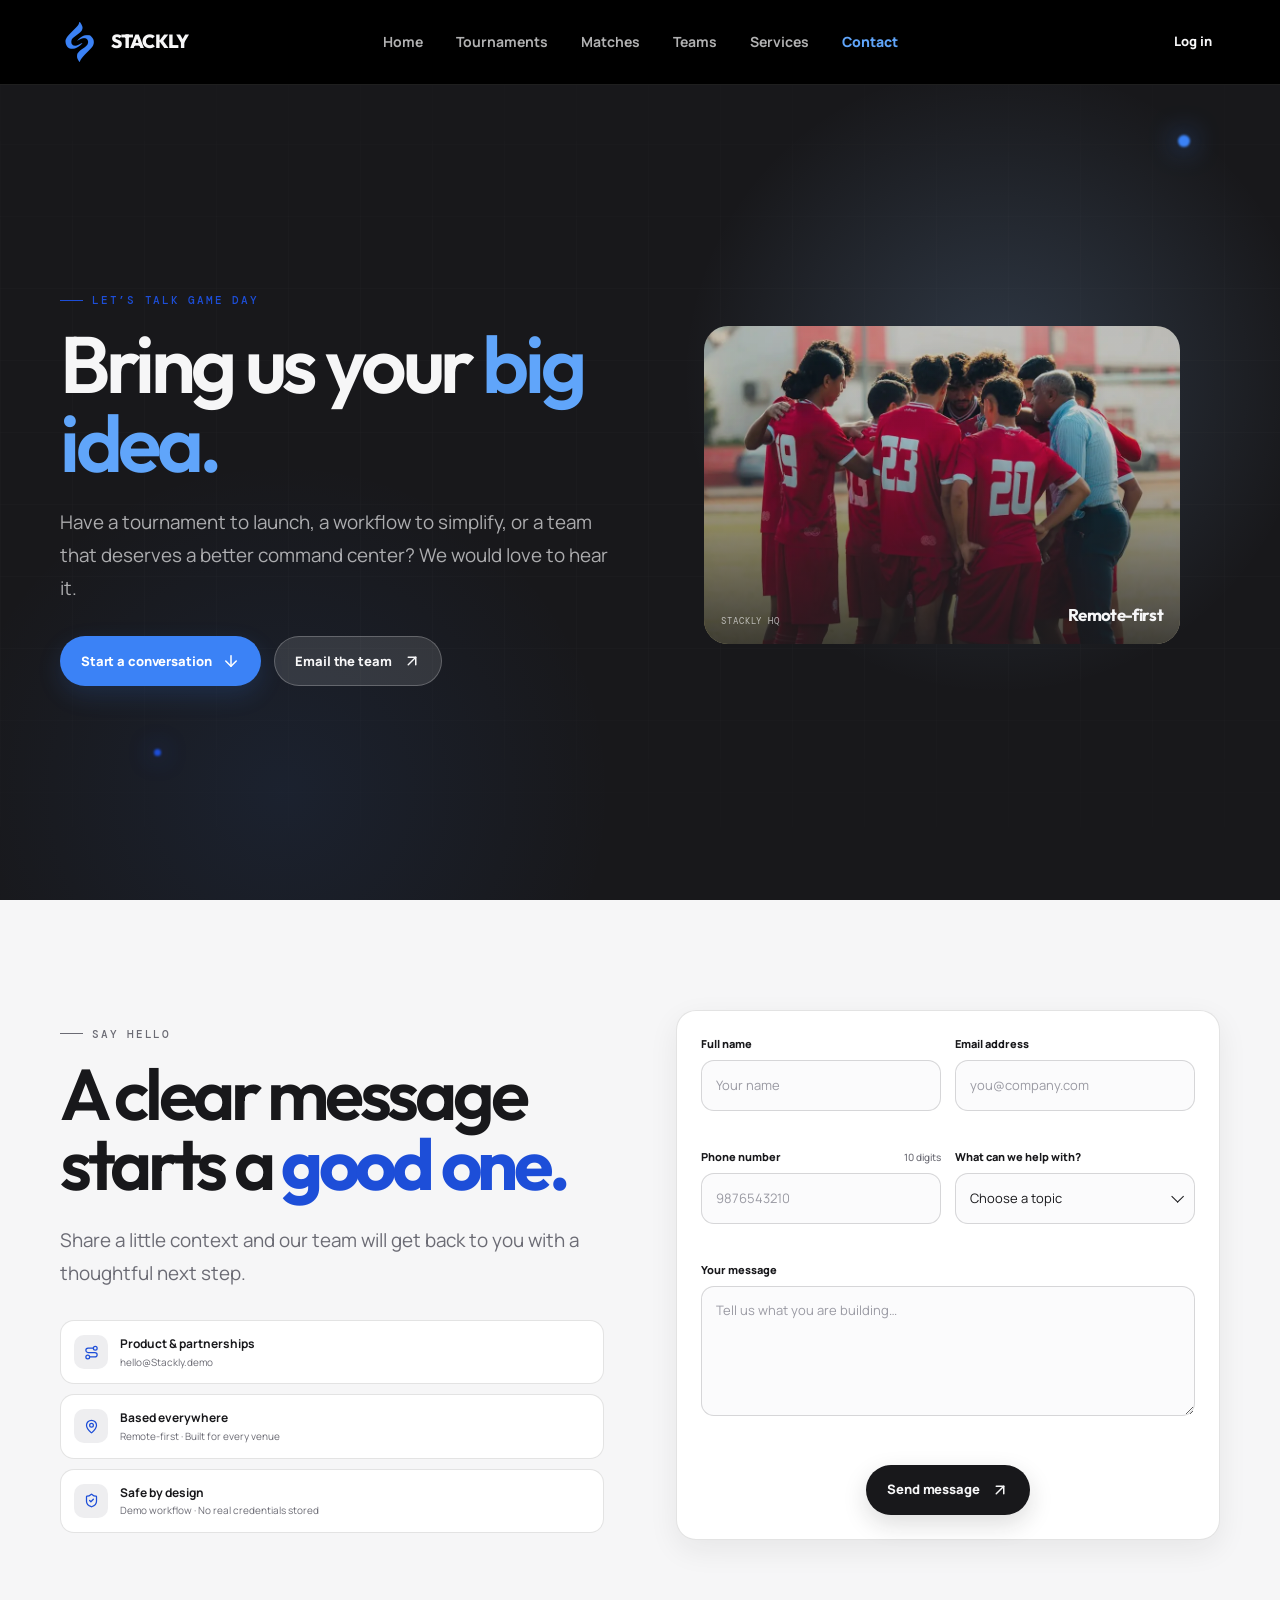
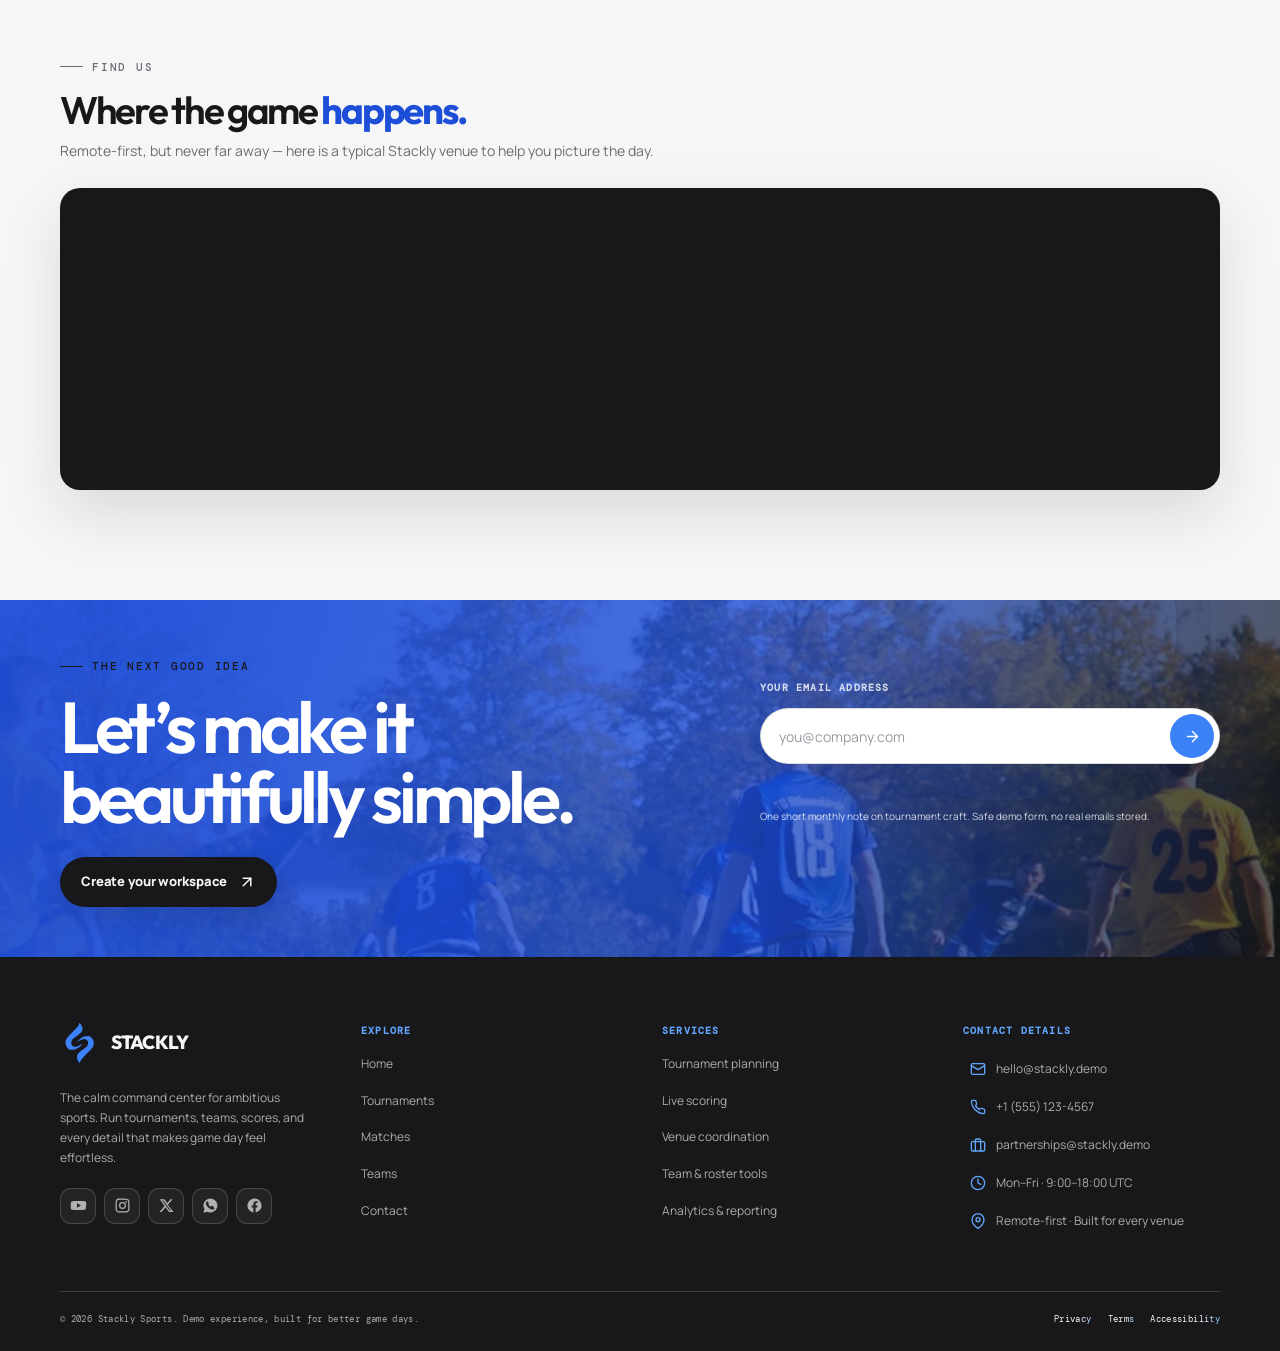
==== contact.html @ a802ae5c "second commit" ====
<!DOCTYPE html>
<html lang="en">
<head>
  <meta charset="utf-8">
  <meta name="viewport" content="width=device-width, initial-scale=1">
  <meta name="theme-color" content="#071c22">
  <meta name="description" content="Talk to Stackly about tournament operations, team workflows, and a calmer game day.">
  <title>Contact — Stackly Sports</title>
  <link rel="icon" type="image/webp" href="stackly-logo-icon.webp">
  <link rel="preconnect" href="https://fonts.googleapis.com">
  <link rel="stylesheet" href="stackly-sports/assets/css/site.css">
  <script src="stackly-sports/assets/js/site.js" defer></script>
</head>
<body data-page="contact" data-header="dark">
  <a class="skip-link" href="#main-content">Skip to content</a>
  <div data-site-header></div>
  <main id="main-content">
    <section class="hero hero--page" aria-labelledby="contact-title">
      <div class="orb orb--accent"></div><div class="orb orb--accent-strong"></div>
      <div class="container hero-inner">
        <div class="page-hero-copy reveal is-visible"><p class="eyebrow">Let’s talk game day</p><h1 class="h1" id="contact-title">Bring us your <em>big idea.</em></h1><p class="lead">Have a tournament to launch, a workflow to simplify, or a team that deserves a better command center? We would love to hear it.</p><div class="hero-actions"><a class="button button--accent" href="#contact-form-section">Start a conversation <span><svg viewBox="0 0 24 24" fill="none" stroke="currentColor" stroke-width="2" stroke-linecap="round" stroke-linejoin="round" width="1em" height="1em" aria-hidden="true" focusable="false"><path d="M12 5v14"/><path d="m19 12-7 7-7-7"/></svg></span></a><a class="button button--light" href="mailto:hello@stackly.demo">Email the team <span><svg viewBox="0 0 24 24" fill="none" stroke="currentColor" stroke-width="2" stroke-linecap="round" stroke-linejoin="round" width="1em" height="1em" aria-hidden="true" focusable="false"><path d="M7 7h10v10"/><path d="M7 17 17 7"/></svg></span></a></div></div>
        <aside class="page-hero-aside reveal reveal-delay-2"><figure class="page-hero-media"><img src="stackly-sports/assets/img/contact-team.webp" alt="A team gathered around a table planning the next tournament" width="1000" height="800" fetchpriority="high"><figcaption><span>Stackly HQ</span><strong>Remote-first</strong></figcaption></figure></aside>
      </div>
    </section>

    <section class="section" id="contact-form-section" aria-labelledby="form-title"><div class="container split"><div class="reveal"><p class="eyebrow eyebrow--dark">Say hello</p><h2 class="h2" id="form-title">A clear message starts a <span class="marquee-word">good one.</span></h2><p class="lead">Share a little context and our team will get back to you with a thoughtful next step.</p><div class="contact-details mt-30"><div class="contact-detail"><i><svg viewBox="0 0 24 24" fill="none" stroke="currentColor" stroke-width="2" stroke-linecap="round" stroke-linejoin="round" width="1em" height="1em" aria-hidden="true" focusable="false"><circle cx="6" cy="19" r="3"/><path d="M9 19h8.5a3.5 3.5 0 0 0 0-7h-11a3.5 3.5 0 0 1 0-7H15"/><circle cx="18" cy="5" r="3"/></svg></i><div><strong>Product &amp; partnerships</strong><span>hello@Stackly.demo</span></div></div><div class="contact-detail"><i><svg viewBox="0 0 24 24" fill="none" stroke="currentColor" stroke-width="2" stroke-linecap="round" stroke-linejoin="round" width="1em" height="1em" aria-hidden="true" focusable="false"><path d="M20 10c0 4.993-5.539 10.193-7.399 11.799a1 1 0 0 1-1.202 0C9.539 20.193 4 14.993 4 10a8 8 0 0 1 16 0"/><circle cx="12" cy="10" r="3"/></svg></i><div><strong>Based everywhere</strong><span>Remote-first · Built for every venue</span></div></div><div class="contact-detail"><i><svg viewBox="0 0 24 24" fill="none" stroke="currentColor" stroke-width="2" stroke-linecap="round" stroke-linejoin="round" width="1em" height="1em" aria-hidden="true" focusable="false"><path d="M20 13c0 5-3.5 7.5-7.66 8.95a1 1 0 0 1-.67-.01C7.5 20.5 4 18 4 13V6a1 1 0 0 1 1-1c2 0 4.5-1.2 6.24-2.72a1.17 1.17 0 0 1 1.52 0C14.51 3.81 17 5 19 5a1 1 0 0 1 1 1z"/><path d="m9 12 2 2 4-4"/></svg></i><div><strong>Safe by design</strong><span>Demo workflow · No real credentials stored</span></div></div></div></div>
        <div class="form-card reveal reveal-delay-1"><div class="form-success" role="status" aria-live="polite">Thanks — your message is in the right hands.</div><form id="contact-form" novalidate><div class="form-grid"><div class="form-group"><label class="form-label" for="contact-name">Full name</label><input class="input" id="contact-name" name="name" type="text" autocomplete="name" placeholder="Your name" data-validate="name" required><span class="field-error" aria-live="polite"></span></div><div class="form-group"><label class="form-label" for="contact-email">Email address</label><input class="input" id="contact-email" name="email" type="email" autocomplete="email" placeholder="you@company.com" data-validate="email" required><span class="field-error" aria-live="polite"></span></div><div class="form-group"><label class="form-label" for="contact-phone">Phone number <small>10 digits</small></label><input class="input" id="contact-phone" name="phone" type="tel" inputmode="numeric" autocomplete="tel" placeholder="9876543210" data-validate="phone" maxlength="10" required><span class="field-error" aria-live="polite"></span></div><div class="form-group custom-select"><label class="form-label" id="contact-subject-label" for="contact-subject">What can we help with?</label><button class="select-trigger" id="contact-subject" type="button" aria-labelledby="contact-subject-label" aria-expanded="false">Choose a topic</button><div class="select-menu" role="listbox" aria-label="Contact topics"><button class="select-option" type="button" role="option" data-value="general" data-label="General enquiry">General enquiry</button><button class="select-option" type="button" role="option" data-value="tournament" data-label="Tournament planning">Tournament planning</button><button class="select-option" type="button" role="option" data-value="partnership" data-label="Partnerships">Partnerships</button><button class="select-option" type="button" role="option" data-value="support" data-label="Demo support">Demo support</button></div><input class="select-hidden" type="hidden" name="subject" value="" data-validate="required"><span class="field-error" aria-live="polite"></span></div><div class="form-group form-group--wide"><label class="form-label" for="contact-message">Your message</label><textarea class="textarea" id="contact-message" name="message" placeholder="Tell us what you are building…" data-validate="message" required></textarea><span class="field-error" aria-live="polite"></span></div></div><div class="form-footer form-footer--center"><button class="button button--dark" type="submit">Send message <span><svg viewBox="0 0 24 24" fill="none" stroke="currentColor" stroke-width="2" stroke-linecap="round" stroke-linejoin="round" width="1em" height="1em" aria-hidden="true" focusable="false"><path d="M7 7h10v10"/><path d="M7 17 17 7"/></svg></span></button></div></form></div>
      </div></section>

    <section class="section map-section" id="location-section" aria-labelledby="location-title"><div class="container"><div class="section-head reveal"><div class="section-heading"><p class="eyebrow eyebrow--dark">Find us</p><h2 class="h2" id="location-title">Where the game <span class="marquee-word">happens.</span></h2><p class="lead">Remote-first, but never far away — here is a typical Stackly venue to help you picture the day.</p></div></div><div class="map-frame reveal reveal-delay-1"><iframe src="https://www.google.com/maps?q=National%20Sports%20Complex&z=15&output=embed" title="Map of a typical Stackly sports venue" loading="lazy" allowfullscreen referrerpolicy="no-referrer-when-downgrade"></iframe></div></div></section>

    <section class="cta-band cta-band--media" aria-labelledby="contact-cta"><div class="cta-band-bg"><img src="stackly-sports/assets/img/tournament-pitch.webp" alt="Community pitch ready for the next match day" width="1000" height="800" loading="lazy"></div><div class="container cta-band-inner cta-band-inner--split"><div class="reveal"><p class="eyebrow eyebrow--ink">The next good idea</p><h2 class="h2" id="contact-cta">Let’s make it beautifully simple.</h2><a class="button button--dark" href="signup.html">Create your workspace <span><svg viewBox="0 0 24 24" fill="none" stroke="currentColor" stroke-width="2" stroke-linecap="round" stroke-linejoin="round" width="1em" height="1em" aria-hidden="true" focusable="false"><path d="M7 7h10v10"/><path d="M7 17 17 7"/></svg></span></a></div>
        <form class="newsletter reveal reveal-delay-1" id="newsletter-form" novalidate>
          <label class="form-label" for="newsletter-email">Your email address</label>
          <div class="newsletter-field"><input class="input" id="newsletter-email" type="email" name="email" placeholder="you@company.com" autocomplete="email" aria-describedby="newsletter-error" data-validate="email" required><button class="newsletter-submit" type="submit" aria-label="Join the list"><svg viewBox="0 0 24 24" fill="none" stroke="currentColor" stroke-width="2" stroke-linecap="round" stroke-linejoin="round" width="1em" height="1em" aria-hidden="true" focusable="false"><path d="M5 12h14"/><path d="m12 5 7 7-7 7"/></svg></button></div>
          <span class="field-error" id="newsletter-error" aria-live="polite"></span>
          <p class="newsletter-note">One short monthly note on tournament craft. Safe demo form, no real emails stored.</p>
        </form></div></section>
  </main>
  <div data-site-footer></div>
</body>
</html>
---- stackly-sports/assets/css/site.css ----
@import url('https://fonts.googleapis.com/css2?family=DM+Mono:wght@400;500&family=Manrope:wght@400;500;600;700;800&family=Outfit:wght@400;500;600;700;800&display=swap');

:root {
  --charcoal: #18181b;
  --charcoal-2: #232327;
  --muted: #6b6b74;
  --surface: #f6f6f7;
  --surface-2: #eeeef0;
  --white: #ffffff;
  --accent: #3b82f6;
  --accent-deep: #2563eb;
  --accent-soft: #bfdbfe;
  --accent-mid: #93c5fd;
  --accent-strong: #1d4ed8;
  --accent-pale: #93c5fd;
  --accent-bright: #60a5fa;
  --line: rgba(24, 24, 27, .12);
  --line-light: rgba(255, 255, 255, .16);
  --muted-light: rgba(246, 246, 247, .67);
  --shadow-sm: 0 10px 30px rgba(24, 24, 27, .07);
  --shadow-ma: 0 24px 60px rgba(24, 24, 27, .12);
  --shadow-dark: 0 28px 80px rgba(0, 0, 0, .25);
  --radius-sm: .85rem;
  --radius-ma: 1.25rem;
  --radius-lg: 2rem;
  --radius-xl: 3rem;
  --ease: cubic-bezier(.22, 1, .36, 1);
  --spring: cubic-bezier(.16, 1.25, .3, 1);
  --container: 1240px;
  --header-height: 78px;
  --hero-h1-size: clamp(2.55rem, 7.2vw, 5rem);
  --hero-h1-track: -.055em;
  --hero-h1-leading: .98;
  --hero-media-ratio: 3 / 2;
  --hero-media-width: min(100%, 500px);
  --hero-media-width-lg: 555px;
  --hero-lead-width: 560px;
  --hero-copy-width: 720px;
}

* { box-sizing: border-box; }
html { scroll-behavior: smooth; overflow-x: hidden; }
body { margin: 0; min-width: 320px; overflow-x: hidden; background: var(--surface); color: var(--charcoal); font-family: 'Manrope', sans-serif; font-size: 15px; line-height: 1.65; -webkit-font-smoothing: antialiased; }
body.is-locked { overflow: hidden; }
img { display: block; max-width: 100%; }
a { color: inherit; text-decoration: none; }
button, input, textarea { font: inherit; }
button { cursor: pointer; }
button, a { -webkit-tap-highlight-color: transparent; }
::selection { background: var(--accent); color: var(--white); }
:focus-visible { outline: 3px solid var(--accent-strong); outline-offset: 4px; }

.container { width: min(calc(100% - 32px), var(--container)); margin-inline: auto; }
.sr-only { position: absolute; width: 1px; height: 1px; padding: 0; margin: -1px; overflow: hidden; clip: rect(0, 0, 0, 0); white-space: nowrap; border: 0; }
.skip-link { position: fixed; z-index: 1000; top: 10px; left: 10px; transform: translateY(-150%); padding: 10px 16px; border-radius: 10px; background: var(--accent); color: var(--white); font-weight: 800; transition: transform .2s var(--ease); }
.skip-link:focus { transform: translateY(0); }
.eyebrow { display: inline-flex; align-items: center; gap: 9px; margin: 0 0 18px; color: var(--accent-strong); font-family: 'DM Mono', monospace; font-size: 11px; font-weight: 500; letter-spacing: .16em; line-height: 1.3; text-transform: uppercase; }
.eyebrow::before { width: 23px; height: 1px; background: currentColor; content: ''; }
.eyebrow--accent { color: var(--accent-strong); font-weight: 600; }
.section--dark .eyebrow--accent, .eyebrow--accent.on-dark { color: var(--accent-bright); }
.eyebrow--dark { color: var(--muted); }
.display { margin: 0; font-family: 'Outfit', sans-serif; font-size: var(--hero-h1-size); font-weight: 600; letter-spacing: var(--hero-h1-track); line-height: var(--hero-h1-leading); }
.display em { color: var(--accent-bright); font-style: normal; }
.h1 { margin: 0; font-family: 'Outfit', sans-serif; font-size: clamp(2.7rem, 9vw, 6.5rem); font-weight: 600; letter-spacing: -.07em; line-height: .93; }
.h2 { margin: 0; font-family: 'Outfit', sans-serif; font-size: clamp(2.1rem, 6vw, 4.5rem); font-weight: 600; letter-spacing: -.06em; line-height: .98; }
.h3 { margin: 0; font-family: 'Outfit', sans-serif; font-size: clamp(1.45rem, 3vw, 2.1rem); font-weight: 600; letter-spacing: -.045em; line-height: 1.05; }
.h4 { margin: 0; font-family: 'Outfit', sans-serif; font-size: 1.2rem; font-weight: 600; letter-spacing: -.03em; line-height: 1.2; }
.lead { max-width: 610px; margin: 24px 0 0; color: var(--muted); font-size: clamp(1rem, 2vw, 1.18rem); line-height: 1.75; }
.muted { color: var(--muted); }
.text-light { color: var(--muted-light); }
.section { position: relative; padding: 82px 0; }
.section--tight { padding: 58px 0; }
.section--dark { overflow: hidden; background: var(--charcoal); color: var(--surface); }
.section--warm { background: var(--surface-2); }
.section--accent { background: var(--accent); }
.section-heading { max-width: 700px; }
.section-heading .lead { margin-top: 18px; }
.section-head { display: flex; align-items: end; justify-content: space-between; gap: 28px; margin-bottom: 38px; }
.section-head .section-heading { max-width: 680px; }
.section-head .lead { margin-top: 14px; }

.button { display: inline-flex; align-items: center; justify-content: center; gap: 11px; min-height: 50px; padding: 0 20px; border: 1px solid transparent; border-radius: 999px; font-size: 13px; font-weight: 800; letter-spacing: -.01em; transition: transform .35s var(--spring), box-shadow .35s var(--ease), background .35s var(--ease), color .35s var(--ease), border-color .35s var(--ease); }
.button span { font-size: 18px; line-height: 0; transition: transform .3s var(--ease); }
.button:hover { transform: translateY(-3px); }
.button:hover span { transform: translate(3px, -3px); }
.button:active { transform: translateY(0); }
.button--accent { background: var(--accent); color: var(--white); box-shadow: 0 9px 24px rgba(59, 130, 246, .16); }
.button--accent:hover { background: #60a5fa; color: var(--charcoal); box-shadow: 0 15px 30px rgba(59, 130, 246, .28); }
.button--dark { background: var(--charcoal); color: var(--surface); box-shadow: 0 9px 24px rgba(24, 24, 27, .15); }
.button--dark:hover { background: #2b2b31; box-shadow: 0 16px 34px rgba(24, 24, 27, .22); }
.button--ghost { border-color: var(--line); background: transparent; color: var(--charcoal); }
.button--ghost:hover { border-color: var(--charcoal); background: var(--charcoal); color: var(--surface); }
.button--light { background: rgba(255, 255, 255, .12); border-color: rgba(255, 255, 255, .23); color: var(--surface); }
.button--light:hover { background: var(--white); color: var(--charcoal); border-color: var(--white); }
.button--small { min-height: 40px; padding: 0 15px; font-size: 12px; }
.button--wide { width: 100%; }
.text-link { display: inline-flex; align-items: center; gap: 8px; color: var(--charcoal); background: linear-gradient(110deg, var(--charcoal) 32%, var(--accent) 45%, var(--accent-mid) 55%, var(--charcoal) 68%); background-size: 220% auto; background-position: 0 0; -webkit-background-clip: text; background-clip: text; -webkit-text-fill-color: transparent; font-size: 13px; font-weight: 800; transition: background-position .85s var(--ease), filter .35s var(--ease); }
.text-link span { color: var(--accent-strong); font-size: 18px; transition: transform .3s var(--ease); }
.text-link:hover span { transform: translate(4px, -4px); }
.text-link--light { color: var(--surface); background: linear-gradient(110deg, var(--surface) 32%, var(--accent-mid) 45%, var(--accent-bright) 55%, var(--surface) 68%); background-size: 220% auto; background-position: 0 0; -webkit-background-clip: text; background-clip: text; -webkit-text-fill-color: transparent; }
.text-link--light span { color: var(--accent-bright); }

.site-header { position: fixed; z-index: 100; top: 0; left: 0; width: 100%; border-bottom: 1px solid rgba(255, 255, 255, .12); background: #000; color: var(--surface); transition: box-shadow .35s var(--ease); }
.site-header--dark { color: var(--surface); }
.site-header.is-scrolled { background: #000; color: var(--surface); box-shadow: 0 14px 34px rgba(0, 0, 0, .38); }
.header-inner { display: flex; align-items: center; justify-content: space-between; height: var(--header-height); }
.brand { display: inline-flex; align-items: center; gap: 11px; flex-shrink: 0; font-family: 'Outfit', sans-serif; font-size: 19px; font-weight: 800; letter-spacing: -.045em; line-height: .9; }
.brand img { width: 40px; height: 40px; border-radius: 12px; object-fit: contain; }
.desktop-nav { display: none; align-items: center; gap: 24px; }
.desktop-nav a { color: inherit; font-size: 12.5px; font-weight: 700; opacity: .72; text-decoration: none; transition: color .18s ease, opacity .18s ease; }
.desktop-nav a:hover, .desktop-nav a[aria-current='page'] { color: var(--accent-bright); font-weight: 800; opacity: 1; }
.header-actions { display: none; align-items: center; gap: 10px; }
.header-login { padding: 10px 8px; color: inherit; font-size: 13px; font-weight: 800; }
.menu-toggle { display: grid; place-content: center; width: 42px; height: 42px; margin-right: 10px; padding: 0; border: 1px solid currentColor; border-radius: 50%; background: transparent; color: inherit; }
.menu-toggle i { display: block; width: 15px; height: 1.5px; margin: 2px 0; background: currentColor; transition: transform .3s var(--ease); }
.drawer-backdrop { position: fixed; z-index: 105; inset: 0; background: rgba(24, 24, 27, .45); opacity: 0; pointer-events: none; transition: opacity .3s var(--ease); }
.drawer-backdrop.is-open { opacity: 1; pointer-events: auto; }
.mobile-drawer { position: fixed; z-index: 110; top: 0; bottom: 0; left: 0; display: flex; width: min(84vw, 300px); flex-direction: column; padding: 24px 16px; border-right: 1px solid rgba(255, 255, 255, .1); border-radius: 0; background: #17171a; color: var(--surface); box-shadow: var(--shadow-dark); transform: translateX(-102%); visibility: hidden; transition: transform .45s var(--spring), visibility .45s; }
.mobile-drawer.is-open { transform: translateX(0); visibility: visible; }
.drawer-top { display: flex; align-items: center; justify-content: space-between; padding: 0 8px 25px; border-bottom: 1px solid rgba(255, 255, 255, .1); }
.drawer-close { display: grid; place-content: center; width: 35px; height: 35px; border: 1px solid rgba(255, 255, 255, .18); border-radius: 50%; background: transparent; color: var(--surface); font-size: 22px; line-height: 1; }
.mobile-drawer nav { display: grid; gap: 4px; margin-top: 25px; }
.mobile-drawer nav a { display: flex; width: 100%; align-items: center; min-height: 43px; padding: 0 11px; border: 0; border-radius: 11px; color: rgba(246, 246, 247, .63); font-family: 'Outfit', sans-serif; font-size: 12.5px; font-weight: 700; text-align: left; transition: background .25s var(--ease), color .25s var(--ease), transform .25s var(--ease); }
.mobile-drawer nav a:hover { background: rgba(59, 130, 246, .13); color: var(--accent-strong); transform: translateX(3px); }
.drawer-actions { display: grid; justify-items: start; gap: 10px; margin-top: auto; padding-top: 16px; border-top: 1px solid rgba(255, 255, 255, .1); }
.drawer-login { min-height: 47px; padding: 0 28px; font-size: 13.5px; }

.hero { position: relative; min-height: 100svh; overflow: hidden; background: var(--charcoal); color: var(--surface); }
.hero--page { min-height: 100svh; }
.hero::before { position: absolute; inset: 0; background: radial-gradient(circle at 78% 42%, rgba(147, 197, 253, .19), transparent 28%), radial-gradient(circle at 22% 88%, rgba(59, 130, 246, .09), transparent 26%); content: ''; pointer-events: none; }
.hero::after { position: absolute; top: 0; right: 0; bottom: 0; left: 0; opacity: .17; background-image: linear-gradient(rgba(255, 255, 255, .08) 1px, transparent 1px), linear-gradient(90deg, rgba(255, 255, 255, .08) 1px, transparent 1px); background-size: 72px 72px; content: ''; mask-image: linear-gradient(to bottom, transparent, black 25%, black 75%, transparent); pointer-events: none; }
.hero-inner { position: relative; z-index: 1; display: grid; grid-template-columns: minmax(0, 1fr); min-height: 100svh; align-items: center; gap: 38px; padding-top: calc(var(--header-height) + 54px); padding-bottom: 45px; }
.hero-copy { position: relative; z-index: 2; max-width: var(--hero-copy-width); }
.hero-copy .eyebrow { color: var(--accent-bright); }
.hero-copy .lead { max-width: var(--hero-lead-width); color: var(--muted-light); }
.hero-actions { display: flex; flex-wrap: wrap; gap: 11px; margin-top: 31px; }
.hero-visual-wrap { position: relative; width: var(--hero-media-width); margin-inline: auto; transform: translateY(var(--parallax-y, 0)); transition: transform .25s linear; }
.hero-visual { position: relative; aspect-ratio: var(--hero-media-ratio); overflow: hidden; border: 1px solid rgba(255, 255, 255, .17); border-radius: 32px; background: var(--charcoal-2); box-shadow: var(--shadow-dark); transform: rotate(2deg); transition: transform .8s var(--ease); }
.hero-visual:hover { transform: rotate(0deg) translateY(-8px); }
.hero-visual img { width: 100%; height: 100%; object-fit: cover; opacity: .82; filter: saturate(.9) contrast(1.05); }
.hero-visual::after { position: absolute; inset: 0; background: linear-gradient(180deg, rgba(24, 24, 27, .02) 15%, rgba(24, 24, 27, .82) 100%); content: ''; }
.hero-visual-label { position: absolute; z-index: 2; top: 18px; left: 18px; display: flex; align-items: center; gap: 8px; padding: 8px 11px; border: 1px solid rgba(255, 255, 255, .15); border-radius: 999px; background: rgba(24, 24, 27, .4); color: var(--surface); font-family: 'DM Mono', monospace; font-size: 9px; letter-spacing: .12em; text-transform: uppercase; -webkit-backdrop-filter: blur(12px); backdrop-filter: blur(12px); }
.live-dot { width: 7px; height: 7px; border-radius: 50%; background: var(--accent-strong); box-shadow: 0 0 0 0 rgba(29, 78, 216, .6); animation: pulse 1.8s infinite; }
.float-card { position: absolute; z-index: 4; display: flex; align-items: center; gap: 10px; padding: 11px 14px; border: 1px solid rgba(255, 255, 255, .16); border-radius: 15px; background: rgba(246, 246, 247, .88); color: var(--charcoal); box-shadow: 0 15px 30px rgba(0, 0, 0, .16); font-size: 11px; font-weight: 800; -webkit-backdrop-filter: blur(12px); backdrop-filter: blur(12px); }
.float-card i { display: grid; width: 27px; height: 27px; place-items: center; border-radius: 9px; background: var(--accent); font-size: 14px; font-style: normal; }
.float-card--one { top: 18%; left: -22px; animation: float 5s ease-in-out infinite; }
.float-card--two { right: -14px; bottom: 39%; background: rgba(24, 24, 27, .86); color: var(--surface); animation: float 6s 1.1s ease-in-out infinite; }
.float-card--two i { background: var(--accent-strong); }
.orb { position: absolute; z-index: 0; border-radius: 50%; filter: blur(1px); pointer-events: none; }
.orb--accent { top: 15%; right: 7%; width: 12px; height: 12px; background: var(--accent); box-shadow: 0 0 28px var(--accent); animation: drift 8s ease-in-out infinite; }
.orb--accent-strong { bottom: 16%; left: 12%; width: 7px; height: 7px; background: var(--accent-strong); box-shadow: 0 0 24px var(--accent-strong); animation: drift 6s 1s ease-in-out infinite reverse; }

.marquee-word { color: var(--accent-strong); font-weight: 700; }
.section--dark .marquee-word { color: var(--accent-mid); }
.stat-grid { display: grid; gap: 1px; overflow: hidden; border: 1px solid var(--line); border-radius: var(--radius-ma); background: var(--line); }
.stat-card { min-height: 142px; padding: 22px; background: var(--white); }
.stat-card strong { display: block; font-family: 'Outfit', sans-serif; font-size: clamp(2.2rem, 6vw, 4rem); font-weight: 600; letter-spacing: -.07em; line-height: .95; }
.stat-card span { display: block; margin-top: 12px; color: var(--muted); font-size: 12px; }
.card-grid { display: grid; gap: 14px; }
.card { position: relative; display: flex; height: 100%; flex-direction: column; overflow: hidden; border: 1px solid var(--line); border-radius: var(--radius-ma); background: var(--white); box-shadow: var(--shadow-sm); transition: transform .45s var(--spring), box-shadow .45s var(--ease), border-color .45s var(--ease); }
.card:hover { border-color: rgba(24, 24, 27, .22); box-shadow: var(--shadow-ma); transform: translateY(-7px); }
.card::after { position: absolute; right: -30%; bottom: -50%; width: 80%; height: 100%; border-radius: 50%; background: radial-gradient(circle, rgba(59, 130, 246, .2), transparent 70%); content: ''; opacity: 0; transition: opacity .45s var(--ease); pointer-events: none; }
.card:hover::after { opacity: 1; }
.card-pad { display: flex; flex: 1 1 auto; flex-direction: column; padding: 25px; }
.card-icon { display: grid; width: 47px; height: 47px; margin-bottom: 34px; place-items: center; border-radius: 15px; background: var(--charcoal); color: var(--accent); font-size: 20px; transition: transform .45s var(--spring), background .3s var(--ease); }
.card:hover .card-icon { background: var(--accent-strong); color: var(--white); transform: rotate(-8deg) scale(1.08); }
.card p { margin: 12px 0 0; color: var(--muted); font-size: 13px; line-height: 1.7; }
.card-link { display: inline-flex; align-self: start; align-items: center; gap: 8px; margin-top: auto; padding-top: 25px; color: var(--charcoal); font-size: 12px; font-weight: 800; }
.card-link i { color: var(--accent-strong); font-size: 17px; font-style: normal; transition: transform .3s var(--ease); }
.card:hover .card-link i { transform: translate(4px, -4px); }
/* equal-height rows: every card in a grid fills its track and pins its link to the bottom */
.card-grid > *, .media-card-grid > *, .stat-grid > *, .card-grid--three > *, .card-grid--four > * { height: 100%; }
.card-media-body > p, .media-card-body > p { flex: 0 1 auto; }
.section--dark .card { border-color: var(--line-light); background: rgba(255, 255, 255, .06); box-shadow: none; }
.section--dark .card:hover { border-color: rgba(59, 130, 246, .4); background: rgba(255, 255, 255, .1); }
.section--dark .card p { color: var(--muted-light); }
.section--dark .card-link { color: var(--surface); }

.sport-feature { display: grid; gap: 18px; }
.sport-card { position: relative; min-height: 390px; overflow: hidden; border-radius: var(--radius-ma); background: var(--charcoal); color: var(--surface); }
.sport-card img { position: absolute; inset: 0; width: 100%; height: 100%; object-fit: cover; opacity: .65; transition: transform .8s var(--ease), opacity .5s var(--ease); }
.sport-card::after { position: absolute; inset: 0; background: linear-gradient(180deg, transparent 30%, rgba(24, 24, 27, .9) 100%); content: ''; }
.sport-card:hover img { opacity: .78; transform: scale(1.07); }
.sport-card-content { position: absolute; z-index: 1; right: 22px; bottom: 22px; left: 22px; }
.sport-card-content small { color: var(--accent-bright); font-family: 'DM Mono', monospace; font-size: 10px; letter-spacing: .1em; text-transform: uppercase; }
.sport-card-content h3 { margin-top: 6px; font-family: 'Outfit', sans-serif; font-size: 1.7rem; letter-spacing: -.05em; }
.sport-card-content p { margin: 7px 0 0; color: rgba(246, 246, 247, .75); font-size: 12px; }
.tag-row { display: flex; flex-wrap: wrap; gap: 7px; }
.tag { display: inline-flex; align-items: center; min-height: 27px; padding: 0 10px; border: 1px solid var(--line); border-radius: 999px; color: var(--muted); font-family: 'DM Mono', monospace; font-size: 9px; letter-spacing: .04em; }
.tag--accent { border-color: rgba(59, 130, 246, .6); background: rgba(59, 130, 246, .14); color: #1e3a8a; }
.tag--accent-strong { border-color: rgba(29, 78, 216, .4); background: rgba(29, 78, 216, .11); color: #1e3a8a; }
.tag--dark { border-color: rgba(59, 130, 246, .3); color: var(--accent-strong); }

.split { display: grid; gap: 34px; align-items: center; }
.split-media { position: relative; min-height: 420px; overflow: hidden; border-radius: var(--radius-lg); background: var(--charcoal); }
.split-media img { width: 100%; height: 100%; min-height: 420px; object-fit: cover; transition: transform 1s var(--ease); }
.split-media:hover img { transform: scale(1.04); }
.split-media::after { position: absolute; inset: 0; background: linear-gradient(140deg, rgba(24, 24, 27, .12), rgba(24, 24, 27, .44)); content: ''; }
.media-stamp { position: absolute; z-index: 1; right: 17px; bottom: 17px; left: 17px; display: flex; align-items: center; justify-content: space-between; gap: 14px; padding: 15px 17px; border: 1px solid rgba(255, 255, 255, .18); border-radius: 17px; background: rgba(24, 24, 27, .66); color: var(--surface); -webkit-backdrop-filter: blur(14px); backdrop-filter: blur(14px); }
.media-stamp strong { display: block; font-family: 'Outfit', sans-serif; font-size: 18px; letter-spacing: -.04em; }
.media-stamp span { color: var(--accent-bright); font-family: 'DM Mono', monospace; font-size: 9px; letter-spacing: .1em; text-transform: uppercase; }
.media-caption { display: block; margin-top: 13px; color: var(--muted); font-size: 10px; line-height: 1.6; }
.section--dark .media-caption { color: var(--muted-light); }

.page-jump { position: sticky; z-index: 20; top: var(--header-height); border-top: 1px solid rgba(255, 255, 255, .08); border-bottom: 1px solid rgba(255, 255, 255, .08); background: rgba(7, 15, 18, .78); -webkit-backdrop-filter: blur(14px); backdrop-filter: blur(14px); }
.page-jump .container { display: flex; align-items: center; gap: 7px; overflow-x: auto; padding-top: 11px; padding-bottom: 11px; scrollbar-width: none; -ms-overflow-style: none; }
.page-jump .container::-webkit-scrollbar { height: 0; }
.page-jump a { flex: 0 0 auto; min-height: 33px; padding: 8px 14px; border: 1px solid rgba(255, 255, 255, .14); border-radius: 999px; color: var(--muted-light); font-family: 'DM Mono', monospace; font-size: 10px; letter-spacing: .06em; text-transform: uppercase; white-space: nowrap; transition: background .25s var(--ease), color .25s var(--ease), border-color .25s var(--ease); }
.page-jump a:hover { border-color: var(--accent); background: var(--accent); color: var(--white); }
#fixtures, #live-scores, #standings, #service-list, #roster, #newsletter, #contact-form-section { scroll-margin-top: calc(var(--header-height) + 70px); }

.card-media { position: relative; aspect-ratio: 16 / 10; overflow: hidden; background: var(--charcoal); }
.card-media--tall { aspect-ratio: 4 / 5; }
.card-media img { width: 100%; height: 100%; object-fit: cover; opacity: .8; transition: transform .8s var(--ease), opacity .4s var(--ease); }
.card:hover .card-media img { opacity: 1; transform: scale(1.07); }
.card-media::after { position: absolute; inset: 0; background: linear-gradient(180deg, rgba(24, 24, 27, .05) 40%, rgba(24, 24, 27, .55)); content: ''; }
.card-media .card-media-tag { position: absolute; z-index: 1; top: 13px; left: 13px; display: inline-flex; align-items: center; min-height: 26px; padding: 0 10px; border: 1px solid rgba(255, 255, 255, .22); border-radius: 999px; background: rgba(24, 24, 27, .6); color: var(--accent-bright); font-family: 'DM Mono', monospace; font-size: 9px; letter-spacing: .06em; text-transform: uppercase; -webkit-backdrop-filter: blur(10px); backdrop-filter: blur(10px); }
.card-media-body { display: flex; flex: 1 1 auto; flex-direction: column; padding: 24px 25px 26px; }
.card-media-body .card-icon { margin-bottom: 22px; }
.card--media { display: flex; height: 100%; flex-direction: column; }
.card--media:hover { transform: translateY(-7px); }
.card--media .card-link { margin-top: auto; padding-top: 25px; }

.page-hero-media { position: relative; display: none; aspect-ratio: var(--hero-media-ratio); overflow: hidden; border-radius: 24px; background: var(--charcoal-2); }
.page-hero-media img { width: 100%; height: 100%; min-height: 210px; object-fit: cover; opacity: .8; }
.page-hero-media::after { position: absolute; inset: 0; background: linear-gradient(180deg, rgba(24, 24, 27, .05) 35%, rgba(24, 24, 27, .78)); content: ''; }
.page-hero-media figcaption { position: absolute; z-index: 1; right: 17px; bottom: 15px; left: 17px; display: flex; align-items: end; justify-content: space-between; gap: 12px; color: var(--surface); }
.page-hero-media figcaption span { color: var(--muted-light); font-family: 'DM Mono', monospace; font-size: 9px; letter-spacing: .1em; text-transform: uppercase; }
.page-hero-media figcaption strong { font-family: 'Outfit', sans-serif; font-size: 17px; letter-spacing: -.04em; }

.media-card-grid { display: grid; gap: 14px; }
.media-card { display: flex; height: 100%; flex-direction: column; overflow: hidden; }
.media-card .card-media { aspect-ratio: 4 / 3; }
.media-card--portrait .card-media { aspect-ratio: 4 / 5; }
.media-card-body { display: flex; flex: 1; flex-direction: column; padding: 21px 22px 23px; }
.media-card-body h3 { margin-top: 12px; font-family: 'Outfit', sans-serif; font-size: 1.2rem; letter-spacing: -.03em; }
.media-card-body p { margin: 9px 0 0; color: var(--muted); font-size: 12.5px; line-height: 1.7; }
.media-card-body .card-link { margin-top: auto; padding-top: 18px; }
.media-card-body .tag-row { margin-top: 15px; }
.section--dark .media-card-body p { color: var(--muted-light); }
.section--dark .media-card .tag { border-color: rgba(96, 165, 250, .45); background: transparent; color: var(--accent-mid); }

.split-media--tall { min-height: 520px; }
.split-media--tall img { min-height: 520px; }

.feature-strip { display: grid; gap: 14px; }
.feature-tile { position: relative; min-height: 210px; overflow: hidden; border-radius: var(--radius-ma); background: var(--charcoal); }
.feature-tile img { position: absolute; inset: 0; width: 100%; height: 100%; object-fit: cover; opacity: .55; transition: transform .8s var(--ease), opacity .5s var(--ease); }
.feature-tile:hover img { opacity: .78; transform: scale(1.07); }
.feature-tile::after { position: absolute; inset: 0; background: linear-gradient(180deg, transparent 25%, rgba(24, 24, 27, .9)); content: ''; }
.feature-tile-content { position: absolute; z-index: 1; right: 20px; bottom: 19px; left: 20px; }
.feature-tile-content h3 { margin-top: 6px; color: var(--surface); font-family: 'Outfit', sans-serif; font-size: 1.35rem; font-weight: 700; letter-spacing: -.04em; }
.feature-tile-content p { margin: 6px 0 0; color: rgba(246, 246, 247, .74); font-size: 11.5px; line-height: 1.6; }

.step-media { position: relative; aspect-ratio: 16 / 10; min-height: 300px; overflow: hidden; border-radius: var(--radius-lg); background: var(--charcoal); }
.step-media img { width: 100%; height: 100%; min-height: 300px; object-fit: cover; opacity: .82; transition: transform 1s var(--ease); }
.step-media:hover img { transform: scale(1.05); }
.step-media::after { position: absolute; inset: 0; background: linear-gradient(150deg, rgba(24, 24, 27, .1), rgba(24, 24, 27, .55)); content: ''; }
.step-media-num { position: absolute; z-index: 1; top: 15px; left: 15px; display: grid; width: 42px; height: 42px; place-items: center; border: 1px solid rgba(255, 255, 255, .22); border-radius: 13px; background: rgba(24, 24, 27, .62); color: var(--accent-bright); font-family: 'DM Mono', monospace; font-size: 12px; -webkit-backdrop-filter: blur(10px); backdrop-filter: blur(10px); }

.cta-band--media { isolation: isolate; }
.cta-band--media .cta-band-bg { position: absolute; z-index: -1; inset: 0; }
.cta-band--media .cta-band-bg img { width: 100%; height: 100%; object-fit: cover; }
.cta-band--media::after { position: absolute; z-index: -1; inset: 0; background: linear-gradient(105deg, rgba(29, 78, 216, .94) 12%, rgba(29, 78, 216, .78) 58%, rgba(24, 24, 27, .72)); content: ''; }

.dashboard-banner { position: relative; min-height: 148px; margin-top: 18px; overflow: hidden; border: 1px solid rgba(255, 255, 255, .11); border-radius: 19px; background: #26262b; }
.dashboard-banner + .dashboard-stats { margin-top: 12px; }
.dashboard-banner img { position: absolute; inset: 0; width: 100%; height: 100%; object-fit: cover; opacity: .55; }
.dashboard-banner::after { position: absolute; inset: 0; background: linear-gradient(100deg, rgba(23, 23, 26, .92) 20%, rgba(23, 23, 26, .35)); content: ''; }
.dashboard-banner-content { position: relative; z-index: 1; display: flex; align-items: center; gap: 14px; padding: 18px; }
.dashboard-banner-content i { display: grid; flex: 0 0 44px; width: 44px; height: 44px; place-items: center; border: 1px solid rgba(255, 255, 255, .18); border-radius: 14px; background: rgba(59, 130, 246, .2); color: var(--accent); font-style: normal; font-size: 17px; }
.dashboard-banner-content strong { display: block; font-family: 'Outfit', sans-serif; font-size: 1.05rem; font-weight: 500; letter-spacing: -.03em; }
.dashboard-banner-content span { color: rgba(246, 246, 247, .55); font-size: 10px; }
.venue-map > img { position: absolute; inset: 0; width: 100%; height: 100%; object-fit: cover; opacity: .42; }
.venue-map--photo::before { opacity: .28; }
.check-list { display: grid; gap: 14px; margin: 27px 0 0; padding: 0; list-style: none; }
.check-list li { display: flex; align-items: start; gap: 11px; color: var(--muted); font-size: 13px; }
.check-list li::before { display: grid; flex: 0 0 20px; width: 20px; height: 20px; place-items: center; border-radius: 50%; background: var(--accent); color: var(--white); content: '✓'; font-size: 12px; font-weight: 900; }

.quote-card { position: relative; overflow: hidden; padding: 28px; border-radius: var(--radius-ma); background: var(--charcoal); color: var(--surface); }
.quote-card::before { position: absolute; top: -50px; right: -40px; width: 190px; height: 190px; border: 1px solid rgba(59, 130, 246, .25); border-radius: 50%; box-shadow: 0 0 0 25px rgba(59, 130, 246, .04), 0 0 0 50px rgba(59, 130, 246, .035); content: ''; }
.quote-mark { color: var(--accent); font-family: Georgia, serif; font-size: 54px; line-height: .7; }
.quote-card blockquote { position: relative; margin: 24px 0; font-family: 'Outfit', sans-serif; font-size: clamp(1.35rem, 3vw, 2rem); letter-spacing: -.04em; line-height: 1.2; }
.quote-byline { display: flex; align-items: center; gap: 10px; color: var(--muted-light); font-size: 11px; }
.quote-byline i { display: grid; width: 30px; height: 30px; place-items: center; border-radius: 50%; background: var(--accent-strong); color: var(--white); font-style: normal; font-weight: 800; }

.cta-band { position: relative; overflow: hidden; padding: 50px 0; background: var(--accent-strong); color: var(--white); }
.cta-band::before { position: absolute; top: -150px; right: 8%; width: 350px; height: 350px; border: 1px solid rgba(24, 24, 27, .2); border-radius: 50%; box-shadow: 0 0 0 32px rgba(24, 24, 27, .04), 0 0 0 64px rgba(24, 24, 27, .03); content: ''; }
.cta-band-inner { position: relative; display: flex; flex-direction: column; align-items: start; gap: 22px; }
.cta-band h2 { max-width: 620px; }
.cta-band .button--dark { background: var(--charcoal); color: var(--surface); }
.cta-band-inner--split { display: grid; grid-template-columns: minmax(0, 1fr); gap: 24px; }
.cta-band-inner--split .button { margin-top: 24px; }
@media (min-width: 900px) {
  .cta-band-inner--split { grid-template-columns: minmax(0, 1fr) minmax(0, 1.1fr); align-items: start; gap: 26px 52px; }
  .cta-band-inner--split .newsletter { margin-top: 30px; margin-left: auto; }
}
.cta-band .newsletter { max-width: 460px; }
.cta-band .newsletter .form-label { color: rgba(255, 255, 255, .78); }
.cta-band .newsletter .field-error { color: #fecaca; }
.cta-band .newsletter-note { color: rgba(255, 255, 255, .8); }

.site-footer { padding: 66px 0 24px; background: var(--charcoal); color: var(--surface); }
.footer-top { display: grid; gap: 34px; padding-bottom: 46px; }
.footer-brand p { max-width: 245px; margin: 18px 0 0; color: var(--muted-light); font-size: 12px; }
.footer-brand .brand { color: var(--surface); }
.social-row { display: flex; flex-wrap: wrap; gap: 8px; margin-top: 20px; }
.social-link { display: grid; width: 36px; height: 36px; place-items: center; border: 1px solid rgba(255, 255, 255, .16); border-radius: 11px; background: rgba(255, 255, 255, .05); color: var(--muted-light); transition: transform .3s var(--spring), background .25s var(--ease), color .25s var(--ease), border-color .25s var(--ease); }
.social-link:hover { border-color: var(--accent); background: var(--accent); color: var(--white); transform: translateY(-3px); }
.social-link svg { display: block; }
.footer-column h3 { margin: 0 0 16px; color: var(--accent-bright); font-family: 'DM Mono', monospace; font-size: 10px; font-weight: 600; letter-spacing: .12em; text-transform: uppercase; }
.footer-column a, .footer-column--contact > .contact-item { display: block; width: fit-content; margin: 0 0 18px; color: var(--muted-light); font-size: 12px; line-height: 1.55; transition: color .2s var(--ease), transform .2s var(--ease); }
.footer-column a:hover { color: var(--surface); transform: translateX(4px); }
.footer-column--contact .contact-item { display: flex; align-items: center; gap: 10px; width: fit-content; max-width: 100%; margin: 0 0 10px; padding: 5px 12px 5px 7px; border-radius: 12px; font-size: 12px; line-height: 1.5; white-space: nowrap; transition: background .28s var(--ease), color .3s var(--ease), transform .35s var(--spring), box-shadow .3s var(--ease); }
.footer-column--contact .contact-item > span { display: inline; }
.footer-column--contact .contact-item svg { flex: 0 0 auto; width: 16px; height: 16px; color: var(--accent-bright); transition: color .25s var(--ease), transform .4s var(--spring); }
.footer-column--contact .contact-item:hover { background: rgba(59, 130, 246, .12); color: var(--surface); box-shadow: 0 8px 22px rgba(59, 130, 246, .18); transform: translateX(6px); }
.footer-column--contact .contact-item:hover svg { color: var(--accent-mid); transform: translateY(-3px) rotate(-8deg); }
.footer-bottom { display: flex; flex-direction: column; gap: 17px; padding-top: 20px; border-top: 1px solid var(--line-light); color: var(--muted-light); font-family: 'DM Mono', monospace; font-size: 9px; letter-spacing: .04em; }
.footer-bottom-links { display: flex; flex-wrap: wrap; gap: 16px; }
.footer-bottom a { background: linear-gradient(100deg, var(--surface) 32%, var(--accent-mid) 46%, var(--accent-bright) 55%, var(--surface) 68%); background-size: 220% auto; background-position: 0 0; -webkit-background-clip: text; background-clip: text; -webkit-text-fill-color: transparent; transition: background-position .8s var(--ease), filter .3s var(--ease); }
.footer-bottom a:hover { background-position: 100% 0; filter: drop-shadow(0 1px 8px rgba(96, 165, 250, .55)); }

.page-hero-copy { max-width: var(--hero-copy-width); }
.page-hero-copy .h1 { max-width: 780px; font-size: var(--hero-h1-size); letter-spacing: var(--hero-h1-track); line-height: var(--hero-h1-leading); }
.page-hero-copy .h1 em { color: var(--accent-bright); font-style: normal; }
.page-hero-copy .lead { max-width: var(--hero-lead-width); color: var(--muted-light); }
.page-hero-aside { display: none; width: 100%; }

.filter-row { display: flex; flex-wrap: wrap; gap: 8px; margin-bottom: 24px; }
.filter-button { min-height: 37px; padding: 0 13px; border: 1px solid var(--line); border-radius: 999px; background: transparent; color: var(--muted); font-size: 11px; font-weight: 800; transition: background .25s var(--ease), color .25s var(--ease), border-color .25s var(--ease), transform .25s var(--ease); }
.filter-button:hover, .filter-button.is-active { border-color: var(--charcoal); background: var(--charcoal); color: var(--surface); transform: translateY(-2px); }
.filter-button.is-active { background: var(--accent); color: var(--white); border-color: var(--accent); }
.data-list { display: grid; gap: 9px; }
.data-row { display: grid; gap: 17px; padding: 20px; border: 1px solid var(--line); border-radius: var(--radius-ma); background: var(--white); box-shadow: var(--shadow-sm); transition: transform .35s var(--spring), box-shadow .35s var(--ease), border-color .35s var(--ease); }
.data-row:hover { border-color: rgba(24, 24, 27, .25); box-shadow: var(--shadow-ma); transform: translateX(5px); }
.data-row-top { display: flex; align-items: start; justify-content: space-between; gap: 14px; }
.data-row h3 { margin: 0; font-family: 'Outfit', sans-serif; font-size: 1.35rem; letter-spacing: -.04em; }
.data-row p { margin: 5px 0 0; color: var(--muted); font-size: 12px; }
.data-row-meta { display: flex; flex-wrap: wrap; gap: 12px 19px; color: var(--muted); font-size: 11px; }
.data-row-meta span { display: inline-flex; align-items: center; gap: 6px; }
.data-row-meta i { color: var(--accent-strong); font-style: normal; }
.status { display: inline-flex; align-items: center; min-height: 25px; padding: 0 9px; border-radius: 999px; background: rgba(59, 130, 246, .2); color: #1e3a8a; font-family: 'DM Mono', monospace; font-size: 9px; letter-spacing: .05em; text-transform: uppercase; }
.status--live { background: rgba(29, 78, 216, .13); color: #1e3a8a; }
.status--upcoming { background: rgba(96, 165, 250, .2); color: #1d4ed8; }
.status--done { background: rgba(24, 24, 27, .08); color: var(--muted); }
.empty-state { display: none; padding: 40px; border: 1px dashed var(--line); border-radius: var(--radius-ma); color: var(--muted); text-align: center; }
.empty-state.is-visible { display: block; }

.timeline { position: relative; display: grid; gap: 0; }
.timeline::before { position: absolute; top: 0; bottom: 0; left: 9px; width: 1px; background: var(--line); content: ''; }
.timeline-item { position: relative; display: grid; grid-template-columns: 20px 1fr; gap: 18px; padding-bottom: 31px; }
.timeline-item:last-child { padding-bottom: 0; }
.timeline-dot { position: relative; z-index: 1; width: 19px; height: 19px; border: 5px solid var(--surface-2); border-radius: 50%; background: var(--accent-strong); }
.section--dark .timeline::before { background: var(--line-light); }
.section--dark .timeline-dot { border-color: var(--charcoal); }
.timeline-date { color: var(--accent-strong); font-family: 'DM Mono', monospace; font-size: 10px; letter-spacing: .08em; text-transform: uppercase; }
.timeline-item h3 { margin: 5px 0 0; font-family: 'Outfit', sans-serif; font-size: 1.35rem; letter-spacing: -.04em; }
.timeline-item p { margin: 7px 0 0; color: var(--muted); font-size: 12px; }
.section--dark .timeline-item p { color: var(--muted-light); }

.team-card { overflow: hidden; }
.team-card .team-image { position: relative; aspect-ratio: 1.25; overflow: hidden; background: var(--charcoal); }
.team-card .team-image img { width: 100%; height: 100%; object-fit: cover; opacity: .78; transition: transform .7s var(--ease), opacity .4s var(--ease); }
.team-card:hover .team-image img { opacity: .95; transform: scale(1.08); }
.team-card .team-image::after { position: absolute; inset: 0; background: linear-gradient(180deg, transparent 35%, rgba(24, 24, 27, .7)); content: ''; }
.team-badge { position: absolute; z-index: 1; top: 13px; left: 13px; display: grid; width: 40px; height: 40px; place-items: center; border: 1px solid rgba(255, 255, 255, .24); border-radius: 13px; background: rgba(24, 24, 27, .65); color: var(--accent-bright); font-family: 'Outfit', sans-serif; font-size: 17px; font-weight: 700; -webkit-backdrop-filter: blur(10px); backdrop-filter: blur(10px); }
.team-card-body { padding: 20px; }
.team-card-body p { margin: 7px 0 0; }
.team-card-foot { display: flex; align-items: center; justify-content: space-between; gap: 12px; margin-top: 19px; padding-top: 14px; border-top: 1px solid var(--line); color: var(--muted); font-family: 'DM Mono', monospace; font-size: 10px; }

.form-shell { display: grid; gap: 28px; }
.form-card { padding: 24px; border: 1px solid var(--line); border-radius: var(--radius-ma); background: var(--white); box-shadow: var(--shadow-sm); }
.form-grid { display: grid; gap: 16px; }
.form-group { position: relative; }
.form-label { display: flex; align-items: center; justify-content: space-between; gap: 12px; margin: 0 0 7px; color: var(--charcoal); font-size: 11px; font-weight: 800; }
.form-label small { color: var(--muted); font-size: 10px; font-weight: 500; }
.input, .textarea { width: 100%; border: 1px solid rgba(24, 24, 27, .16); border-radius: 13px; outline: 0; background: #fbfbfc; color: var(--charcoal); font-size: 13px; transition: border-color .25s var(--ease), box-shadow .25s var(--ease), background .25s var(--ease); }
.input { min-height: 51px; padding: 0 14px; }
.textarea { min-height: 130px; padding: 13px 14px; resize: vertical; }
.input::placeholder, .textarea::placeholder { color: #9a9aa3; }
.input:hover, .textarea:hover { border-color: rgba(24, 24, 27, .35); }
.input:focus, .textarea:focus { border-color: var(--accent-strong); background: var(--white); box-shadow: 0 0 0 4px rgba(29, 78, 216, .12); }
.input[aria-invalid='true'], .textarea[aria-invalid='true'] { border-color: #dc2626; box-shadow: 0 0 0 4px rgba(220, 38, 38, .1); }
.field-error { display: block; min-height: 16px; margin-top: 5px; color: #b91c1c; font-size: 10px; font-weight: 700; }
.form-footnote { margin: 13px 0 0; color: var(--muted); font-size: 10px; line-height: 1.55; }
.form-footnote a { color: var(--accent-strong); font-weight: 800; }
.form-success { display: none; margin-bottom: 16px; padding: 12px 14px; border: 1px solid rgba(21, 128, 61, .3); border-radius: 12px; background: rgba(34, 197, 94, .18); color: #166534; font-size: 12px; font-weight: 700; }
.form-success.is-visible { display: block; }

.custom-select { position: relative; }
.select-trigger { display: flex; width: 100%; min-height: 51px; align-items: center; justify-content: space-between; gap: 10px; padding: 0 14px; border: 1px solid rgba(24, 24, 27, .16); border-radius: 13px; background: #fbfbfc; color: var(--charcoal); font-size: 13px; text-align: left; }
.select-trigger:hover { border-color: rgba(24, 24, 27, .35); }
.select-trigger[aria-expanded='true'] { border-color: var(--accent-strong); box-shadow: 0 0 0 4px rgba(29, 78, 216, .12); }
.select-trigger::after { width: 8px; height: 8px; border-right: 1.5px solid currentColor; border-bottom: 1.5px solid currentColor; content: ''; transform: rotate(45deg) translateY(-3px); transition: transform .25s var(--ease); }
.select-trigger[aria-expanded='true']::after { transform: rotate(225deg) translate(-1px, -1px); }
.select-menu { position: absolute; z-index: 10; top: calc(100% + 7px); right: 0; left: 0; display: grid; gap: 3px; padding: 6px; border: 1px solid var(--line); border-radius: 14px; background: var(--white); box-shadow: var(--shadow-ma); opacity: 0; pointer-events: none; transform: translateY(-6px); transition: opacity .2s var(--ease), transform .2s var(--ease); }
.select-menu.is-open { opacity: 1; pointer-events: auto; transform: translateY(0); }
.select-option { width: 100%; padding: 10px 11px; border: 0; border-radius: 9px; background: transparent; color: var(--charcoal); font-size: 12px; text-align: left; transition: background .2s var(--ease), color .2s var(--ease); }
.select-option:hover, .select-option[aria-selected='true'] { background: var(--accent); color: var(--white); }
.select-hidden { position: absolute; width: 1px; height: 1px; overflow: hidden; opacity: 0; }

.contact-details { display: grid; gap: 10px; }
.contact-detail { display: flex; align-items: center; gap: 12px; padding: 13px; border: 1px solid var(--line); border-radius: 14px; background: var(--white); }
.contact-detail i { display: grid; width: 34px; height: 34px; place-items: center; border-radius: 10px; background: var(--surface-2); color: var(--accent-strong); font-style: normal; }
.contact-detail strong { display: block; font-size: 12px; }
.contact-detail span { display: block; color: var(--muted); font-size: 10px; }

.newsletter { display: flex; flex-direction: column; gap: 12px; width: 100%; max-width: 460px; }
.newsletter .form-label { margin: 0; color: var(--muted); font-family: 'DM Mono', monospace; font-size: 10px; font-weight: 600; letter-spacing: .12em; text-transform: uppercase; }
.newsletter-field { display: flex; align-items: center; gap: 6px; padding: 5px 5px 5px 18px; border: 1px solid rgba(24, 24, 27, .14); border-radius: 999px; background: var(--white); box-shadow: var(--shadow-sm); transition: border-color .25s var(--ease), box-shadow .25s var(--ease); }
.newsletter-field:focus-within { border-color: var(--accent-strong); box-shadow: 0 0 0 4px rgba(29, 78, 216, .14), var(--shadow-sm); }
.newsletter-field .input { min-width: 0; flex: 1; min-height: 44px; padding: 0; border: 0; border-radius: 0; background: transparent; font-size: 14px; }
.newsletter-field .input:focus { background: transparent; box-shadow: none; }
.newsletter-field .input[aria-invalid='true'] { box-shadow: none; }
.newsletter-submit { display: grid; flex: 0 0 auto; width: 44px; height: 44px; place-items: center; border: 0; border-radius: 50%; background: var(--accent); color: var(--white); font-size: 17px; line-height: 1; transition: background .25s var(--ease), transform .3s var(--spring); }
.newsletter-submit:hover { background: var(--accent-strong); transform: translateX(-2px); }
.newsletter-note { margin: 0; color: var(--muted); font-size: 10px; line-height: 1.55; }

/* ============================================================
   AUTH (login / signup) — dark brand panel + scrollable form shell
   ============================================================ */
.auth-page { position: relative; min-height: 100svh; background: var(--charcoal); color: var(--surface); }
.auth-page::before { position: fixed; inset: 0; background: radial-gradient(circle at 12% 15%, rgba(59, 130, 246, .16), transparent 27%), radial-gradient(circle at 85% 85%, rgba(29, 78, 216, .18), transparent 26%); content: ''; pointer-events: none; }

.auth-panel { position: relative; z-index: 1; display: flex; flex-direction: column; align-items: center; justify-content: center; padding: 54px 20px 38px; overflow: hidden; isolation: isolate; background: var(--charcoal); text-align: center; }
.auth-panel .lb { position: absolute; z-index: -2; inset: 0; }
.auth-panel .lb img { width: 100%; height: 100%; object-fit: cover; opacity: .45; }
.auth-panel .lb::after { position: absolute; inset: 0; background: linear-gradient(160deg, rgba(24, 24, 27, .55) 5%, rgba(24, 24, 27, .78) 55%, rgba(24, 24, 27, .95)); content: ''; }
.auth-panel .wob { position: absolute; z-index: -1; border-radius: 50%; filter: blur(60px); opacity: .5; animation: float 7s ease-in-out infinite alternate; }
.wob--blue { width: 300px; height: 300px; top: -80px; right: -60px; background: rgba(59, 130, 246, .7); }
.wob--sky { width: 240px; height: 240px; bottom: -70px; left: -50px; background: rgba(96, 165, 250, .7); }
.wob--green { width: 280px; height: 280px; top: -70px; left: -50px; background: rgba(34, 197, 94, .5); }
.auth-panel .auth-panel-back { position: absolute; z-index: 5; top: 24px; left: 24px; display: none; margin-bottom: 0; color: rgba(255, 255, 255, .88); }
.panel-inner { position: relative; z-index: 2; display: flex; flex-direction: column; align-items: center; width: min(100%, 560px); }
.auth-brand-chip { margin-bottom: 18px; color: var(--white); }
.auth-panel h1 { margin: 0; max-width: 470px; color: var(--white); font-family: 'Outfit', sans-serif; font-size: clamp(1.75rem, 7vw, 2.35rem); font-weight: 600; letter-spacing: -.055em; line-height: 1.02; }
.auth-panel h1 em { color: var(--accent-bright); font-style: normal; }
.auth-panel p { max-width: 430px; margin: 14px 0 0; color: rgba(255, 255, 255, .75); font-size: 12.5px; line-height: 1.7; }
.grad-text { background: linear-gradient(120deg, var(--accent-bright), var(--accent-mid)); -webkit-background-clip: text; background-clip: text; color: transparent; }
.grad-text-v { background: linear-gradient(135deg, var(--accent-mid), var(--accent-bright)); -webkit-background-clip: text; background-clip: text; color: transparent; }

.auth-form-shell { position: relative; z-index: 1; display: flex; align-items: flex-start; justify-content: center; padding: 30px 16px 56px; background: linear-gradient(180deg, #1e1e22 0%, #151518 100%); }

.back-btn { display: inline-flex; align-items: center; gap: 8px; padding: 0; margin-bottom: 20px; border: 0; background: transparent; color: var(--muted-light); font-size: 12px; font-weight: 800; transition: color .25s var(--ease); }
.back-btn .back-ico { display: grid; place-items: center; width: 27px; height: 27px; border: 1px solid var(--line-light); border-radius: 50%; transition: transform .25s var(--ease); }
.back-btn .back-ico svg { width: 13px; height: 13px; }
.back-btn:hover { color: var(--accent-bright); }
.back-btn:hover .back-ico { transform: translateX(-3px); }
.auth-card { width: min(460px, 100%); margin: auto 0; color: var(--surface); }

.auth-toggle { position: relative; display: grid; grid-template-columns: minmax(0, 1fr) minmax(0, 1fr); gap: 5px; margin-bottom: 24px; padding: 5px; border: 1px solid rgba(255, 255, 255, .14); border-radius: 999px; background: rgba(255, 255, 255, .1); }
.auth-toggle-thumb { position: absolute; z-index: 0; top: 5px; bottom: 5px; left: 5px; width: calc((100% - 15px) / 2); border-radius: 999px; background: linear-gradient(135deg, var(--accent), var(--accent-strong)); box-shadow: 0 8px 20px rgba(59, 130, 246, .35); transition: transform .5s var(--spring); }
.auth-toggle.toggle--signup .auth-toggle-thumb { transform: translateX(calc(100% + 5px)); background: linear-gradient(135deg, var(--accent-strong), #1e3a8a); box-shadow: 0 8px 20px rgba(29, 78, 216, .4); }
.auth-toggle-opt { position: relative; z-index: 1; display: inline-flex; align-items: center; justify-content: center; gap: 7px; padding: 9px 12px; border-radius: 999px; color: var(--muted-light); font-size: 12.5px; font-weight: 800; transition: color .35s var(--ease); }
.auth-toggle-opt svg { flex: 0 0 auto; }
.auth-toggle-opt:hover, .auth-toggle-opt.on { color: var(--white); }

.form-head { margin-bottom: 26px; }
.form-head .eyebrow { margin-bottom: 12px; color: var(--accent-bright); font-size: 10.5px; }
.form-head h1 { margin: 0; color: var(--white); font-family: 'Outfit', sans-serif; font-size: clamp(1.7rem, 3vw, 2.4rem); font-weight: 600; letter-spacing: -.05em; line-height: 1.05; }
.form-head p { margin: 8px 0 0; color: var(--muted-light); font-size: 12.5px; }

.field { position: relative; margin-bottom: 18px; text-align: left; }
.field .form-label { margin-bottom: 8px; color: var(--surface); font-size: 11.5px; line-height: 1.35; }
.field .form-label small { color: var(--muted-light); }
.field .form-label a { color: var(--accent-bright); }
.field .req { color: var(--accent-bright); }
.input-wrap { position: relative; }
.input-wrap .i-ico { position: absolute; top: 50%; left: 15px; display: grid; place-items: center; color: var(--muted); font-size: 16px; pointer-events: none; transform: translateY(-50%); transition: color .25s var(--ease); }
.input-wrap .i-ico svg { width: 16px; height: 16px; }
.input-wrap:focus-within .i-ico { color: var(--accent-strong); }
.field .input.with-ico { padding-left: 45px; }
.field .input.with-toggle { padding-right: 54px; }
.field .input:focus { border-color: var(--accent); box-shadow: 0 0 0 4px rgba(59, 130, 246, .14); }
.field .toggle-pass { position: absolute; top: 50%; right: 7px; display: grid; min-width: 42px; height: 36px; place-items: center; padding: 0 8px; border: 0; border-radius: 10px; background: transparent; color: var(--muted); font-size: 11px; font-weight: 800; transform: translateY(-50%); transition: background .2s var(--ease), color .2s var(--ease); }
.field .toggle-pass:hover { background: var(--surface-2); color: var(--accent-strong); }
.auth-card .field-error { display: none; min-height: 0; margin-top: 6px; color: #fca5a5; font-size: 11px; }
.auth-card .field-error:not(:empty) { display: block; }
.auth-card .input[aria-invalid='true'] { border-color: #ef4444; box-shadow: 0 0 0 4px rgba(239, 68, 68, .12); }

.role-field { margin-bottom: 22px; }
.role-switch { --sw-pad: 6px; position: relative; display: grid; grid-template-columns: minmax(0, 1fr) minmax(0, 1fr); gap: var(--sw-pad); padding: var(--sw-pad); border: 1px solid rgba(255, 255, 255, .12); border-radius: 16px; background: rgba(255, 255, 255, .07); }
.role-switch .role-thumb { position: absolute; z-index: 0; top: var(--sw-pad); bottom: var(--sw-pad); left: var(--sw-pad); width: calc((100% - var(--sw-pad) * 3) / 2); border-radius: 12px; background: linear-gradient(135deg, var(--accent), var(--accent-strong)); box-shadow: 0 10px 26px rgba(59, 130, 246, .35); transition: transform .5s var(--spring); }
.role-switch .role-thumb.admin { transform: translateX(calc(100% + var(--sw-pad))); background: linear-gradient(135deg, var(--accent-strong), #1e3a8a); box-shadow: 0 10px 26px rgba(29, 78, 216, .4); }
.role-opt { position: relative; z-index: 1; display: flex; align-items: center; justify-content: center; gap: 8px; padding: 13px 10px; border-radius: 12px; color: var(--muted-light); font-size: 12.5px; font-weight: 800; cursor: pointer; transition: color .35s var(--ease); }
.role-opt input { position: absolute; opacity: 0; pointer-events: none; }
.role-opt .r-ico { display: grid; place-items: center; font-size: 15px; }
.role-opt .r-ico svg { width: 15px; height: 15px; }
.role-opt:hover { color: var(--white); }
.role-opt.on { color: var(--white); }
.role-opt:has(input:focus-visible) { outline: 3px solid var(--accent-bright); outline-offset: 2px; }

.auth-row { display: flex; align-items: center; justify-content: space-between; gap: 12px; margin: 2px 0 18px; }
.remember-opt { display: flex; align-items: center; gap: 8px; color: var(--muted-light); font-size: 12px; cursor: pointer; }
.remember-opt input { width: 15px; height: 15px; accent-color: var(--accent); }
.forgot-link { color: var(--accent-bright); font-size: 12px; font-weight: 800; transition: color .2s var(--ease); }
.forgot-link:hover { color: var(--white); text-decoration: underline; }

.terms-field { margin-bottom: 6px; }
.terms-field .check-row { margin-top: 0; color: var(--muted-light); font-size: 12px; line-height: 1.5; }
.terms-field .check-row input { accent-color: var(--accent); }
.terms-field .check-row a { color: var(--accent-bright); }

.auth-card .button { min-height: 52px; font-size: 13.5px; }
.form-note { margin: 16px 0 0; color: var(--muted-light); font-size: 12.5px; text-align: center; }
.form-note a { color: var(--accent-bright); font-weight: 800; }
.form-note a:hover { text-decoration: underline; }
.auth-card .role-note { margin-top: 18px; padding: 11px 13px; border: 1px solid rgba(255, 255, 255, .1); border-radius: 12px; background: rgba(255, 255, 255, .06); color: var(--muted-light); font-size: 11px; line-height: 1.5; }
.auth-card .role-note strong { color: var(--white); }
.auth-card .role-note--demo { display: flex; flex-direction: column; gap: 9px; }
.auth-card .note-title { color: var(--accent-bright); font-family: 'DM Mono', monospace; font-size: 9.5px; font-weight: 500; letter-spacing: .14em; text-transform: uppercase; }
.demo-creds { display: grid; grid-template-columns: auto minmax(0, 1fr) auto; gap: 5px 10px; align-items: center; }
.demo-creds .demo-tag { color: var(--muted-light); font-family: 'DM Mono', monospace; font-size: 9px; font-weight: 500; letter-spacing: .1em; text-transform: uppercase; }
.demo-creds code { justify-self: start; padding: 3px 8px; border: 1px solid rgba(255, 255, 255, .1); border-radius: 7px; background: rgba(255, 255, 255, .07); color: var(--surface); font-family: 'DM Mono', monospace; font-size: 10.5px; white-space: nowrap; }
.demo-creds .demo-pass { justify-self: end; border-color: rgba(59, 130, 246, .35); background: rgba(59, 130, 246, .14); color: var(--accent-bright); }
.demo-hint { color: var(--muted-light); font-size: 10.5px; }

/* stacked (default) layout scrolls with the page; back button lives on the panel */
@media (max-width: 768px) {
  .auth-panel .auth-panel-back { position: static; display: inline-flex; align-self: flex-start; margin-bottom: 16px; }
  .auth-card .card-back { display: none; }
}
@media (max-width: 560px) {
  .auth-panel { padding: 40px 16px 26px; }
  .auth-panel h1 { font-size: clamp(1.6rem, 7.5vw, 2rem); }
  .auth-panel p { font-size: 11.5px; }
  .auth-form-shell { padding: 20px 12px 44px; }
  .auth-toggle { margin-bottom: 20px; }
  .auth-toggle-opt { padding: 8px 9px; font-size: 12px; }
  .role-switch { --sw-pad: 4px; }
  .role-opt { padding: 12px 6px; font-size: 11.5px; }
  .form-head { margin-bottom: 22px; }
}

/* desktop: split screen — brand panel left, scrollable form shell right */
@media (min-width: 1100px) {
  .auth-page { display: flex; height: 100svh; overflow: hidden; }
  .auth-panel { flex: 0 0 50%; height: 100%; padding: clamp(2rem, 4vw, 4rem); }
  .auth-panel h1 { font-size: clamp(2rem, 4vw, 3.2rem); }
  .auth-form-shell { flex: 1; min-width: 0; min-height: 0; padding: clamp(1.6rem, 4vw, 4rem); overflow-y: auto; overscroll-behavior: contain; scrollbar-width: thin; scrollbar-color: rgba(59, 130, 246, .6) rgba(255, 255, 255, .06); }
  .auth-form-shell::-webkit-scrollbar { width: 8px; }
  .auth-form-shell::-webkit-scrollbar-track { border-radius: 99px; background: rgba(255, 255, 255, .06); }
  .auth-form-shell::-webkit-scrollbar-thumb { border-radius: 99px; background: linear-gradient(180deg, rgba(96, 165, 250, .75), rgba(37, 99, 235, .75)); }
}
.role-note { display: flex; gap: 8px; margin-top: 16px; padding: 10px 12px; border-radius: 11px; background: var(--surface-2); color: var(--muted); font-size: 10px; line-height: 1.5; }
.role-note strong { color: var(--charcoal); }
.check-row { display: flex; align-items: start; gap: 8px; margin-top: 14px; color: var(--muted); font-size: 10px; }
.check-row input { width: 15px; height: 15px; margin: 1px 0 0; accent-color: var(--charcoal); }
.check-row a { color: var(--accent-strong); font-weight: 800; }

.form-footer { display: flex; align-items: center; justify-content: space-between; gap: 14px 18px; margin-top: 20px; }
.form-footer .check-row { margin-top: 0; }
.form-footer--center { justify-content: center; }
#contact-form .custom-select { grid-column: auto; }
@media (max-width: 599px) {
  .form-footer { flex-direction: column; align-items: stretch; }
  .form-footer .button { width: 100%; }
}

.dashboard-page { min-height: 100svh; background: #1a1a1e; color: var(--surface); }
.dashboard-shell { display: grid; min-height: 100svh; }
.dashboard-sidebar { position: fixed; z-index: 50; top: 0; bottom: 0; left: 0; display: flex; width: 245px; flex-direction: column; padding: 24px 16px; overflow-y: auto; overscroll-behavior: contain; scrollbar-width: thin; scrollbar-color: rgba(255, 255, 255, .18) transparent; border-right: 1px solid rgba(255, 255, 255, .1); background: #17171a; transform: translateX(-102%); transition: transform .45s var(--spring); }
.dashboard-sidebar.is-open { transform: translateX(0); }
.dashboard-sidebar-head { display: flex; align-items: center; justify-content: space-between; padding: 0 8px 25px; border-bottom: 1px solid rgba(255, 255, 255, .1); }
.dashboard-sidebar .brand { color: var(--surface); }
.sidebar-close { display: grid; width: 35px; height: 35px; place-items: center; border: 1px solid rgba(255, 255, 255, .18); border-radius: 50%; background: transparent; color: var(--surface); font-size: 22px; }
.sidebar-role { margin: 0 0 3px; color: var(--accent-strong); font-family: 'DM Mono', monospace; font-size: 9px; letter-spacing: .12em; text-transform: uppercase; }
.dashboard-nav { display: grid; gap: 4px; margin-top: 25px; }
.dashboard-nav-label { margin: 0 10px 8px; color: rgba(246, 246, 247, .4); font-family: 'DM Mono', monospace; font-size: 9px; letter-spacing: .13em; text-transform: uppercase; }
.dashboard-nav a, .dashboard-nav button { display: flex; width: 100%; align-items: center; gap: 11px; min-height: 43px; padding: 0 11px; border: 0; border-radius: 11px; background: transparent; color: rgba(246, 246, 247, .63); font-size: 11px; font-weight: 700; text-align: left; transition: background .25s var(--ease), color .25s var(--ease), transform .25s var(--ease); }
.dashboard-nav a:hover, .dashboard-nav button:hover, .dashboard-nav .is-active { background: rgba(59, 130, 246, .13); color: var(--accent-strong); transform: translateX(3px); }
.dashboard-nav i { display: grid; width: 25px; height: 25px; place-items: center; border-radius: 8px; background: rgba(255, 255, 255, .07); color: var(--accent-strong); font-style: normal; font-size: 12px; }
.sidebar-bottom { margin-top: auto; padding: 14px 10px 0; border-top: 1px solid rgba(255, 255, 255, .1); }
.sidebar-bottom p { margin: 0 0 11px; color: rgba(246, 246, 247, .45); font-size: 10px; }
.sidebar-bottom .sidebar-email { overflow: hidden; color: rgba(246, 246, 247, .72); font-family: 'DM Mono', monospace; text-overflow: ellipsis; white-space: nowrap; }
.dashboard-main { min-width: 0; padding: 18px 16px 40px; }
.dashboard-topbar { display: flex; align-items: center; justify-content: space-between; gap: 14px; margin-bottom: 27px; }
.dashboard-menu { display: grid; width: 40px; height: 40px; place-items: center; border: 1px solid rgba(255, 255, 255, .15); border-radius: 12px; background: transparent; color: var(--surface); }
.dashboard-hello { min-width: 0; }
.dashboard-hello p { margin: 0; color: rgba(246, 246, 247, .5); font-size: 10px; }
.dashboard-hello h1 { overflow: hidden; margin: 3px 0 0; font-family: 'Outfit', sans-serif; font-size: clamp(1.45rem, 4vw, 2.1rem); font-weight: 500; letter-spacing: -.05em; text-overflow: ellipsis; white-space: nowrap; }
.dashboard-top-actions { display: flex; align-items: center; gap: 8px; }
.icon-button { position: relative; display: grid; width: 40px; height: 40px; place-items: center; border: 1px solid rgba(255, 255, 255, .14); border-radius: 12px; background: rgba(255, 255, 255, .06); color: var(--surface); transition: background .25s var(--ease), color .25s var(--ease), transform .25s var(--ease); }
.icon-button:hover { background: var(--accent); color: var(--white); transform: translateY(-2px); }
.notification-dot { position: absolute; top: 8px; right: 8px; width: 5px; height: 5px; border-radius: 50%; background: var(--accent-strong); }
.dashboard-profile { display: none; align-items: center; gap: 9px; padding-left: 7px; }
.profile-avatar { display: grid; width: 36px; height: 36px; place-items: center; border-radius: 12px; background: var(--accent-strong); color: var(--white); font-family: 'Outfit', sans-serif; font-size: 14px; font-weight: 800; }
.dashboard-profile span { color: rgba(246, 246, 247, .6); font-size: 10px; font-weight: 700; }
.dashboard-section { margin-top: 24px; scroll-margin-top: 16px; }
.dashboard-section-head { display: flex; align-items: end; justify-content: space-between; gap: 14px; margin-bottom: 15px; }
.dashboard-section-head h2 { margin: 0; font-family: 'Outfit', sans-serif; font-size: 1.3rem; font-weight: 500; letter-spacing: -.04em; }
.dashboard-section-head a { color: var(--accent-strong); font-size: 10px; font-weight: 800; }
.dashboard-stats { display: grid; gap: 10px; }
.dashboard-stat { position: relative; overflow: hidden; min-height: 125px; padding: 17px; border: 1px solid rgba(255, 255, 255, .11); border-radius: 18px; background: rgba(255, 255, 255, .065); }
.dashboard-stat::after { position: absolute; right: -18px; bottom: -35px; width: 100px; height: 100px; border: 1px solid rgba(59, 130, 246, .17); border-radius: 50%; content: ''; }
.dashboard-stat small { color: rgba(246, 246, 247, .52); font-size: 10px; }
.dashboard-stat strong { display: block; margin-top: 16px; color: var(--accent-strong); font-family: 'Outfit', sans-serif; font-size: 2.1rem; font-weight: 500; letter-spacing: -.07em; line-height: .9; }
.dashboard-stat p { margin: 8px 0 0; color: rgba(246, 246, 247, .48); font-size: 9px; }
.dashboard-stat--accent-strong strong { color: var(--accent-strong); }
.dashboard-stat--accent-mid strong { color: var(--accent-mid); }
.dashboard-grid { display: grid; gap: 12px; }
.dashboard-card { min-width: 0; padding: 18px; border: 1px solid rgba(255, 255, 255, .11); border-radius: 19px; background: rgba(255, 255, 255, .06); }
.dashboard-card-head { display: flex; align-items: center; justify-content: space-between; gap: 12px; margin-bottom: 18px; }
.dashboard-card-head h3 { margin: 0; font-family: 'Outfit', sans-serif; font-size: 1.08rem; font-weight: 500; letter-spacing: -.03em; }
.dashboard-card-head span { color: rgba(246, 246, 247, .4); font-family: 'DM Mono', monospace; font-size: 9px; text-transform: uppercase; }
.match-card { padding: 15px; border: 1px solid rgba(255, 255, 255, .1); border-radius: 15px; background: rgba(0, 0, 0, .13); }
.match-card + .match-card { margin-top: 9px; }
.match-meta { display: flex; align-items: center; justify-content: space-between; gap: 10px; color: rgba(246, 246, 247, .45); font-family: 'DM Mono', monospace; font-size: 9px; }
.match-teams { display: flex; align-items: center; justify-content: space-between; gap: 10px; margin-top: 15px; }
.match-team { display: flex; min-width: 0; align-items: center; gap: 8px; font-size: 11px; font-weight: 700; }
.match-team:last-child { text-align: right; }
.team-dot { display: grid; flex: 0 0 27px; width: 27px; height: 27px; place-items: center; border-radius: 9px; background: rgba(59, 130, 246, .15); color: var(--accent-strong); font-size: 9px; font-weight: 800; }
.match-team:last-child .team-dot { order: 2; background: rgba(29, 78, 216, .15); color: var(--accent-strong); }
.match-score { color: var(--surface); font-family: 'DM Mono', monospace; font-size: 15px; font-weight: 500; }
.match-progress { height: 3px; margin-top: 15px; overflow: hidden; border-radius: 4px; background: rgba(255, 255, 255, .11); }
.match-progress i { display: block; width: 64%; height: 100%; border-radius: inherit; background: var(--accent); }
.activity-list { display: grid; gap: 14px; }
.activity-item { display: flex; align-items: start; gap: 10px; }
.activity-icon { display: grid; flex: 0 0 29px; width: 29px; height: 29px; place-items: center; border-radius: 9px; background: rgba(255, 255, 255, .08); color: var(--accent-strong); font-size: 12px; }
.activity-item p { margin: 0; color: rgba(246, 246, 247, .77); font-size: 10px; line-height: 1.5; }
.activity-item time { display: block; margin-top: 3px; color: rgba(246, 246, 247, .37); font-family: 'DM Mono', monospace; font-size: 9px; }
.venue-map { position: relative; min-height: 190px; overflow: hidden; border-radius: 15px; background: #26262b; }
.venue-map::before { position: absolute; inset: 0; opacity: .42; background-image: linear-gradient(30deg, transparent 48%, rgba(147, 197, 253, .35) 49%, transparent 50%), linear-gradient(120deg, transparent 48%, rgba(147, 197, 253, .22) 49%, transparent 50%); background-size: 42px 42px; content: ''; }
.venue-map::after { position: absolute; top: 50%; left: 50%; width: 21px; height: 21px; border: 5px solid rgba(59, 130, 246, .24); border-radius: 50%; background: var(--accent); box-shadow: 0 0 0 10px rgba(59, 130, 246, .09); content: ''; transform: translate(-50%, -50%); }
.map-label { position: absolute; z-index: 1; right: 11px; bottom: 10px; left: 11px; color: rgba(246, 246, 247, .67); font-family: 'DM Mono', monospace; font-size: 9px; }
.progress-list { display: grid; gap: 16px; }
.progress-item-head { display: flex; justify-content: space-between; gap: 10px; color: rgba(246, 246, 247, .7); font-size: 10px; }
.progress-item-head strong { color: var(--surface); font-family: 'DM Mono', monospace; font-size: 9px; font-weight: 500; }
.progress-track { height: 6px; margin-top: 7px; overflow: hidden; border-radius: 10px; background: rgba(255, 255, 255, .1); }
.progress-track i { display: block; width: var(--fill, 50%); height: 100%; border-radius: inherit; background: linear-gradient(90deg, var(--accent), var(--accent-mid)); }
.quick-actions { display: grid; grid-template-columns: repeat(2, minmax(0, 1fr)); gap: 9px; }
.quick-action { display: flex; min-height: 75px; flex-direction: column; align-items: start; justify-content: space-between; padding: 13px; border: 1px solid rgba(255, 255, 255, .1); border-radius: 14px; background: rgba(255, 255, 255, .05); color: var(--surface); text-align: left; transition: transform .3s var(--spring), background .25s var(--ease), border-color .25s var(--ease); }
.quick-action:hover { border-color: rgba(59, 130, 246, .35); background: rgba(59, 130, 246, .1); transform: translateY(-3px); }
.quick-action i { color: var(--accent); font-style: normal; font-size: 16px; }
.quick-action span { font-size: 10px; font-weight: 800; }

.error-page { display: grid; min-height: 100svh; place-items: center; overflow: hidden; background: var(--charcoal); color: var(--surface); }
.error-page::before { position: absolute; inset: 0; background: radial-gradient(circle at 50% 45%, rgba(37, 99, 235, .12), rgba(24, 24, 27, .92) 62%); content: ''; }

.error-shell { position: relative; z-index: 1; display: grid; width: min(calc(100% - 32px), 1080px); padding: 26px 0; }
.error-copy { position: relative; display: flex; flex-direction: column; align-items: center; justify-content: center; text-align: center; }
.error-copy .brand { margin-bottom: 26px; color: var(--surface); }
.error-kicker { display: inline-flex; align-items: center; gap: 10px; margin: 0 0 18px; color: var(--accent-bright); font-family: 'DM Mono', monospace; font-size: 11.5px; letter-spacing: .16em; text-transform: uppercase; }
.error-kicker i { width: 8px; height: 8px; border-radius: 50%; background: var(--accent-strong); box-shadow: 0 0 0 5px rgba(29, 78, 216, .18); animation: pulse 2.4s ease-out infinite; }
.error-code { position: relative; margin: 0; color: transparent; font-family: 'Outfit', sans-serif; font-size: min(clamp(5rem, 21vw, 17rem), 30vh); font-weight: 500; letter-spacing: -.1em; line-height: .74; -webkit-text-stroke: 3px rgba(147, 197, 253, .55); text-stroke: 3px rgba(147, 197, 253, .55); }
.error-code b { position: absolute; top: 0; left: 0; color: var(--accent-bright); font-weight: 500; -webkit-text-stroke: 0; text-stroke: 0; animation: errorGlint 4.5s var(--ease) infinite; }
/* the headline must stay on ONE line, so it is nowrap and sized from vw only -
   a vh cap here would not help, because a taller viewport does not add width */
.error-copy h1 { margin: 22px 0 0; font-family: 'Outfit', sans-serif; font-size: min(6.4vw, 4.8rem); font-weight: 500; letter-spacing: -.05em; line-height: 1; white-space: nowrap; }
.error-copy > p:not(.error-kicker):not(.error-code) { max-width: 660px; margin: 16px 0 0; color: var(--muted-light); font-size: min(18px, 1.9vh); line-height: 1.7; }
.error-actions { display: flex; flex-wrap: wrap; justify-content: center; gap: 12px; margin-top: 26px; }
.error-actions .button { min-height: 56px; padding: 0 28px; font-size: 15.5px; }
.error-actions .button span { font-size: 21px; }

.error-orbit { position: absolute; z-index: 0; width: 210px; height: 210px; border: 1px solid rgba(59, 130, 246, .2); border-radius: 50%; box-shadow: 0 0 0 22px rgba(59, 130, 246, .04), 0 0 0 44px rgba(59, 130, 246, .03); pointer-events: none; }
.error-orbit--one { top: 9%; right: 4%; }
.error-orbit--two { bottom: 8%; left: 2%; width: 120px; height: 120px; border-color: rgba(29, 78, 216, .24); }

@keyframes errorGlint { 0%, 100% { opacity: .18; } 50% { opacity: 1; } }

/* Content is centred and must never exceed one viewport.
   Every size is min(vw-driven clamp, vh cap), so the column scales with BOTH
   width and height continuously - no dead bands, no jump between breakpoints. */
@media (min-width: 860px) {
  .error-shell { padding: 46px 0; }
}
/* the vh caps only start biting under ~900px; these two bands cover the short
   range (laptops in a half-height window, landscape phones) where the fixed
   40px logo and 62px buttons would otherwise push the column past the fold */
@media (max-height: 780px) {
  .error-code { font-size: min(clamp(5rem, 22vw, 16rem), 30vh); }
  .error-copy h1 { font-size: min(6.4vw, 4.1rem); }
  .error-copy > p:not(.error-kicker):not(.error-code) { font-size: min(17px, 2.4vh); }
  .error-actions { margin-top: 26px; }
}
@media (max-height: 620px) {
  .error-code { font-size: min(clamp(3.5rem, 17vw, 11rem), 20vh); }
  .error-copy h1 { font-size: min(6.4vw, 3.1rem); }
  .error-copy > p:not(.error-kicker):not(.error-code) { font-size: min(14px, 1.9vh); }
  .error-copy .brand { margin-bottom: 14px; }
  .error-kicker { margin-bottom: 10px; }
  .error-actions { margin-top: 18px; }
  .error-actions .button { min-height: 46px; padding: 0 20px; font-size: 14px; }
}

.toast { position: fixed; z-index: 200; right: 16px; bottom: 16px; left: 16px; display: flex; max-width: 380px; align-items: start; gap: 10px; padding: 14px 16px; border: 1px solid rgba(34, 197, 94, .38); border-radius: 14px; background: #202024; color: var(--surface); box-shadow: var(--shadow-dark); font-size: 11px; opacity: 0; pointer-events: none; transform: translateY(20px); transition: opacity .3s var(--ease), transform .3s var(--spring); }

.eyebrow--ink { color: var(--charcoal); }
.text-accent { color: var(--accent-strong); font-weight: 700; }
.section--dark .text-accent { color: var(--accent-mid); }
.text-muted-light { color: var(--muted-light); }
.tiny-link { color: var(--accent-strong); font-size: 10px; }
.brand--float { position: absolute; top: 20px; left: 0; color: var(--surface); }
.button--block { width: 100%; }
.card-flush { padding: 0; overflow: hidden; }
.mt-15 { margin-top: 15px; }
.mt-20 { margin-top: 20px; }
.mt-25 { margin-top: 25px; }
.mt-30 { margin-top: 30px; }
.mt-35 { margin-top: 35px; }
.mt-40 { margin-top: 40px; }
.fill-76 { --fill: 76%; }
.fill-81 { --fill: 81%; }
.fill-88 { --fill: 88%; }
.fill-94 { --fill: 94%; }
.fill-97 { --fill: 97%; }
.toast.is-visible { opacity: 1; pointer-events: auto; transform: translateY(0); }
.toast i { color: #4ade80; font-style: normal; }

.reveal { opacity: 0; transform: translateY(22px); transition: opacity .75s var(--ease), transform .75s var(--ease); }
.reveal.is-visible { opacity: 1; transform: translateY(0); }
.reveal-delay-1 { transition-delay: .08s; }
.reveal-delay-2 { transition-delay: .16s; }
.reveal-delay-3 { transition-delay: .24s; }
.page-transition { animation: pageIn .65s var(--ease) both; }

@keyframes pulse { 0%, 100% { box-shadow: 0 0 0 0 rgba(29, 78, 216, .5); } 50% { box-shadow: 0 0 0 7px rgba(29, 78, 216, 0); } }
@keyframes float { 0%, 100% { transform: translateY(0) rotate(-1deg); } 50% { transform: translateY(-12px) rotate(1deg); } }
@keyframes drift { 0%, 100% { transform: translate(0, 0); } 50% { transform: translate(11px, -16px); } }
@keyframes pageIn { from { opacity: 0; } to { opacity: 1; } }

@media (min-width: 480px) {
  .container { width: min(calc(100% - 48px), var(--container)); }
  .hero-actions { gap: 13px; }
  .footer-top { grid-template-columns: repeat(2, minmax(0, 1fr)); gap: 34px 28px; }
  .dashboard-profile { display: flex; }
}

@media (min-width: 600px) {
  .card-grid { grid-template-columns: repeat(2, minmax(0, 1fr)); }
  .media-card-grid { grid-template-columns: repeat(2, minmax(0, 1fr)); }
  .feature-strip { grid-template-columns: repeat(2, minmax(0, 1fr)); }
  .stat-grid { grid-template-columns: repeat(2, minmax(0, 1fr)); }
  .sport-feature { grid-template-columns: repeat(2, minmax(0, 1fr)); }
  .data-row { grid-template-columns: minmax(0, 1fr) minmax(0, 1fr); align-items: center; }
  .data-row-meta { justify-content: end; }
  .dashboard-stats { grid-template-columns: repeat(2, minmax(0, 1fr)); }
  .dashboard-grid { grid-template-columns: repeat(2, minmax(0, 1fr)); }
  .form-grid { grid-template-columns: repeat(2, minmax(0, 1fr)); column-gap: 14px; }
  .form-grid .custom-select, .form-grid .form-group--wide { grid-column: 1 / -1; }
}

@media (min-width: 768px) {
  :root { --header-height: 84px; }
  .section { padding: 110px 0; }
  .section--tight { padding: 80px 0; }
  .header-inner { display: grid; grid-template-columns: 1fr auto 1fr; align-items: center; gap: 18px; }
  .desktop-nav { display: flex; justify-self: center; gap: 20px; }
  .header-actions { display: flex; justify-self: end; }
  .header-login { display: none; }
  .menu-toggle { display: none; }
  .hero-inner { grid-template-columns: minmax(0, 1fr) minmax(0, 1fr); gap: 40px; padding-top: calc(var(--header-height) + 50px); padding-bottom: 68px; }
  .hero-copy .lead { margin-top: 28px; }
  .hero-visual-wrap { margin: 0; }
  .page-hero-aside { display: block; }
  .page-hero-media { display: block; }
  .section-head { margin-bottom: 52px; }
  .card-grid--three { grid-template-columns: repeat(3, minmax(0, 1fr)); }
  .split { grid-template-columns: minmax(0, 1fr) minmax(0, 1fr); gap: 72px; }
  .split--reverse > :first-child { order: 2; }
  .footer-top { grid-template-columns: repeat(4, minmax(0, 1fr)); gap: 44px; }
  .footer-bottom { flex-direction: row; align-items: center; justify-content: space-between; }
  .dashboard-sidebar { transform: translateX(0); }
  .dashboard-menu { display: none; }
  .sidebar-close { display: none; }
  .dashboard-shell { grid-template-columns: 245px minmax(0, 1fr); }
  .dashboard-main { grid-column: 2; padding: 28px 30px 50px; }
  .dashboard-stats { grid-template-columns: repeat(4, minmax(0, 1fr)); }
  .dashboard-grid { grid-template-columns: minmax(0, 1fr) minmax(0, 1fr); }
}

@media (min-width: 1024px) {
  .container { width: min(calc(100% - 80px), var(--container)); }
  .header-login { display: inline-block; }
  .desktop-nav { gap: 29px; }
  .desktop-nav a { font-size: 13.5px; }
  .hero-inner { gap: 72px; }
  .hero--page .hero-inner { gap: 48px; }
  .float-card--one { left: -35px; }
  .float-card--two { right: -25px; }
  .stat-grid { grid-template-columns: repeat(4, minmax(0, 1fr)); }
  .card-grid--four { grid-template-columns: repeat(4, minmax(0, 1fr)); }
  .media-card-grid { grid-template-columns: repeat(3, minmax(0, 1fr)); }
  .feature-strip { grid-template-columns: repeat(3, minmax(0, 1fr)); }
  .sport-feature { grid-template-columns: repeat(3, minmax(0, 1fr)); }
  .sport-card { min-height: 480px; }
  .data-list--two { grid-template-columns: repeat(2, minmax(0, 1fr)); }
  .dashboard-main { padding: 34px 42px 50px; }
  .dashboard-grid--three { grid-template-columns: minmax(0, 1fr) minmax(0, 1fr); }
}

@media (min-width: 1280px) {
  .container { width: min(calc(100% - 120px), var(--container)); }
  .desktop-nav { gap: 33px; }
  .desktop-nav a { font-size: 14px; }
  .hero-inner { grid-template-columns: minmax(0, 1fr) minmax(0, 1fr); }
  .hero-visual-wrap { max-width: var(--hero-media-width-lg); }
  .hero--page .hero-inner { padding-bottom: 64px; }
  .card-pad { padding: 30px; }
}

@media (min-width: 1100px) {
  .dashboard-section { margin-top: 20px; }
  .dashboard-grid { align-content: start; }
  .dashboard-topbar { margin-bottom: 20px; }
  .dashboard-stat { min-height: 108px; padding: 14px; }
  .dashboard-stat strong { margin-top: 12px; font-size: 1.9rem; }
  .dashboard-card { padding: 16px; }
  .dashboard-card-head { margin-bottom: 14px; }
}

@media (min-width: 1360px) {
  .hero--page .hero-inner { grid-template-columns: minmax(0, 1.07fr) minmax(0, 1fr); gap: 40px; }
}

@media (min-width: 1600px) {
  :root { --container: 1380px; }
  .container { width: min(calc(100% - 160px), var(--container)); }
  .hero-inner { min-height: 100svh; }
  .dashboard-main { padding-right: 65px; padding-left: 65px; }
}

@media (prefers-reduced-motion: reduce) {
  *, *::before, *::after { scroll-behavior: auto !important; animation-duration: .01ms !important; animation-iteration-count: 1 !important; transition-duration: .01ms !important; }
  .reveal { opacity: 1; transform: none; }
}

[hidden] { display: none !important; }
.modal-backdrop { position: fixed; z-index: 190; inset: 0; background: rgba(24, 24, 27, .7); opacity: 0; pointer-events: none; transition: opacity .3s var(--ease); -webkit-backdrop-filter: blur(7px); backdrop-filter: blur(7px); }
.modal-backdrop.is-open { opacity: 1; pointer-events: auto; }
.modal { position: fixed; z-index: 200; top: 50%; left: 50%; width: min(calc(100% - 32px), 510px); max-height: calc(100svh - 32px); overflow: auto; padding: 25px; border: 1px solid var(--line); border-radius: 24px; background: var(--surface); color: var(--charcoal); box-shadow: 0 30px 90px rgba(0, 0, 0, .3); opacity: 0; transform: translate(-50%, -47%) scale(.95); transition: opacity .35s var(--ease), transform .5s var(--spring); }
.modal.is-open { opacity: 1; transform: translate(-50%, -50%) scale(1); }
.modal-head { display: flex; align-items: start; justify-content: space-between; gap: 15px; }
.modal-head .eyebrow { margin-bottom: 10px; }
.modal .icon-button { border-color: var(--line); background: var(--white); color: var(--charcoal); }
.modal .icon-button:hover { background: var(--accent); color: var(--white); }
.modal-match { display: grid; gap: 9px; margin: 25px 0 20px; padding: 18px; border-radius: 17px; background: var(--charcoal); color: var(--surface); }
.modal-match strong { font-family: 'Outfit', sans-serif; font-size: 1.15rem; letter-spacing: -.04em; }
.modal-match b { color: var(--accent-strong); font-family: 'DM Mono', monospace; font-weight: 500; }
.modal-match small { color: var(--muted-light); font-size: 10px; }
.table-wrap { width: 100%; overflow-x: auto; scrollbar-width: none; -ms-overflow-style: none; -webkit-overflow-scrolling: touch; }
.table-wrap::-webkit-scrollbar { width: 0; height: 0; }
.table-hint { display: flex; align-items: center; gap: 8px; margin-top: 12px; color: var(--muted); font-family: 'DM Mono', monospace; font-size: 9px; letter-spacing: .1em; text-transform: uppercase; }
.table-hint i { display: block; width: 22px; height: 1px; background: currentColor; }
@media (min-width: 768px) { .table-hint { display: none; } }
.data-table { width: 100%; min-width: 620px; border-collapse: collapse; font-size: 11px; }
.data-table thead th { padding: 17px 16px; border-bottom: 1px solid var(--line); color: var(--muted); font-family: 'DM Mono', monospace; font-size: 9px; font-weight: 500; letter-spacing: .08em; text-align: left; text-transform: uppercase; white-space: nowrap; }
.data-table td { padding: 17px 16px; border-bottom: 1px solid var(--line); color: var(--muted); white-space: nowrap; }
.data-table tbody th { padding: 17px 16px; border-bottom: 1px solid var(--line); color: var(--muted); font-family: 'Outfit', sans-serif; font-size: 11px; font-weight: 500; letter-spacing: 0; text-align: left; text-transform: none; white-space: nowrap; }
.data-table tbody tr:last-child td { border-bottom: 0; }
.data-table tbody tr:last-child th { border-bottom: 0; }
.data-table td strong { color: var(--charcoal); font-weight: 800; }

/* Dashboard scoped components — rendered on the dark canvas */
.dashboard-card .data-table { min-width: 0; }
.dashboard-card .data-table thead th { padding: 12px 10px; border-color: rgba(255, 255, 255, .1); color: rgba(246, 246, 247, .45); }
.dashboard-card .data-table td { padding: 12px 10px; border-color: rgba(255, 255, 255, .08); color: rgba(246, 246, 247, .66); white-space: normal; }
.dashboard-card .data-table td strong { color: var(--surface); }
.dashboard-card .status--done { background: rgba(255, 255, 255, .12); color: rgba(246, 246, 247, .72); }
.info-list { display: grid; gap: 9px; }
.info-row { display: flex; align-items: center; justify-content: space-between; gap: 12px; min-width: 0; padding: 11px 13px; border: 1px solid rgba(255, 255, 255, .09); border-radius: 13px; background: rgba(255, 255, 255, .045); color: rgba(246, 246, 247, .66); font-size: 12px; }
.info-row > span:first-child { overflow: hidden; text-overflow: ellipsis; white-space: nowrap; }
.info-row strong:not(.status) { color: var(--surface); font-weight: 700; white-space: nowrap; }
.info-row .status { flex: none; }
.table-points { color: var(--accent-strong); font-family: 'DM Mono', monospace; font-weight: 500; }
.form-dots { display: inline-flex; gap: 3px; }
.form-dots i { width: 6px; height: 6px; border-radius: 50%; background: var(--accent); }
.form-dots i.is-muted { background: rgba(24, 24, 27, .15); }
.dashboard-backdrop { position: fixed; z-index: 45; inset: 0; background: rgba(24, 24, 27, .62); opacity: 0; pointer-events: none; transition: opacity .3s var(--ease); }
.dashboard-backdrop.is-open { opacity: 1; pointer-events: auto; }
.section:not(.section--dark) .progress-track { background: rgba(24, 24, 27, .1); }
.section:not(.section--dark) .progress-item-head { color: var(--muted); }
.section:not(.section--dark) .progress-item-head strong { color: var(--charcoal); }

@media (max-width: 767px) {
  .hero, .hero--page { height: 100svh; min-height: 0; }
  .hero-inner { height: 100svh; min-height: 0; grid-template-rows: 1fr; gap: 0; padding-top: calc(var(--header-height) + 34px); padding-bottom: 34px; }
  .hero-visual-wrap, .page-hero-aside { display: none; }
  .hero-copy, .page-hero-copy { align-self: center; }
  .h1 { font-size: clamp(2.8rem, 13vw, 5.5rem); }
  .hero-copy .lead, .page-hero-copy .lead { margin-top: 18px; font-size: 14px; line-height: 1.55; }
  .hero-actions { margin-top: 22px; }

  /* dashboards: the header row holds only the menu button and the bell; the
     welcome block wraps onto its own full-width line directly below it */
  .dashboard-topbar { flex-wrap: wrap; row-gap: 12px; }
  .dashboard-menu { order: 1; }
  .dashboard-top-actions { order: 2; margin-left: auto; }
  .dashboard-profile { display: none; }
  .dashboard-hello { order: 3; flex-basis: 100%; }
  .dashboard-hello h1 { overflow: visible; font-size: clamp(1.3rem, 6.4vw, 1.7rem); line-height: 1.15; white-space: normal; text-overflow: clip; }

  /* error screens: every element compacted so the centred column always fits
     one viewport, and scrolling is allowed as a safety net on short phones */
  html.error-doc { height: auto; min-height: 100%; overflow: visible; }
  .error-page { overflow: visible; }
  .error-shell { padding: 20px 0; }
  .error-copy .brand { margin-bottom: 16px; }
  .error-kicker { margin-bottom: 12px; font-size: 10.5px; }
  .error-code { font-size: min(clamp(3.25rem, 19vw, 7rem), 21vh); -webkit-text-stroke-width: 2px; text-stroke-width: 2px; }
  .error-copy h1 { margin-top: 14px; font-size: min(6.8vw, 1.75rem); white-space: normal; }
  .error-copy > p:not(.error-kicker):not(.error-code) { margin-top: 12px; max-width: 36ch; font-size: 13px; line-height: 1.55; }
  .error-actions { margin-top: 18px; gap: 10px; }
  .error-actions .button { flex: 1 1 130px; min-height: 46px; padding: 0 16px; font-size: 13px; }
  .error-actions .button span { font-size: 16px; }
  .error-orbit { display: none; }
}

@media (min-width: 768px) and (max-width: 1023px) {
  .hero, .hero--page { height: 100svh; min-height: 0; }
  .hero-inner { height: 100svh; min-height: 0; gap: 34px; padding-top: calc(var(--header-height) + 27px); padding-bottom: 28px; }
  .h1 { font-size: clamp(2.7rem, 7.5vw, 5.4rem); }
  .hero-copy .lead, .page-hero-copy .lead { font-size: 14px; line-height: 1.55; }
}

@media (min-width: 1024px) and (max-width: 1199px) {
  .hero, .hero--page { height: 100svh; min-height: 0; }
  .hero-inner { height: 100svh; min-height: 0; grid-template-columns: minmax(0, 1fr) minmax(0, 1fr); gap: 42px; padding-top: calc(var(--header-height) + 27px); padding-bottom: 35px; }
  .h1 { font-size: clamp(2.7rem, 7vw, 5.7rem); }
  .hero-copy .lead, .page-hero-copy .lead { font-size: 14px; line-height: 1.55; }
}

@media (prefers-reduced-motion: no-preference) {
  body.page-transition { animation: pageIn .65s var(--ease) both; }
}

/* Interaction polish */
.text-link:hover { background-position: 100% 0; filter: drop-shadow(0 2px 12px rgba(59, 130, 246, .4)); }

.tag { transition: transform .3s var(--spring), border-color .25s var(--ease), color .25s var(--ease), background .25s var(--ease), box-shadow .25s var(--ease); }
.tag:hover { border-color: rgba(59, 130, 246, .55); color: var(--accent-strong); box-shadow: 0 4px 14px rgba(59, 130, 246, .18); transform: translateY(-2px); }

.check-list li { transition: color .25s var(--ease), transform .3s var(--spring); }
.check-list li::before { transition: background .25s var(--ease), box-shadow .25s var(--ease), transform .35s var(--spring); }
.check-list li:hover { color: var(--charcoal); transform: translateX(3px); }
.check-list li:hover::before { background: var(--accent-strong); box-shadow: 0 4px 14px rgba(59, 130, 246, .45); transform: scale(1.12); }
.section--dark .check-list li:hover { color: var(--surface); }

.timeline-item { transition: transform .35s var(--spring); }
.timeline-dot { transition: transform .4s var(--spring), box-shadow .4s var(--ease); }
.timeline-item:hover { transform: translateX(3px); }
.timeline-item:hover .timeline-dot { box-shadow: 0 0 0 5px rgba(59, 130, 246, .18), 0 6px 16px rgba(59, 130, 246, .4); transform: scale(1.18); }

.quote-card { transition: transform .45s var(--spring), box-shadow .45s var(--ease); }
.quote-card:hover { box-shadow: var(--shadow-dark); transform: translateY(-6px) rotate(-.5deg); }

.contact-detail { transition: transform .35s var(--spring), box-shadow .35s var(--ease), border-color .35s var(--ease); }
.contact-detail i { transition: background .25s var(--ease), color .25s var(--ease), transform .35s var(--spring); }
.contact-detail:hover { border-color: rgba(59, 130, 246, .4); box-shadow: var(--shadow-sm); transform: translateY(-3px); }
.contact-detail:hover i { background: var(--accent); color: var(--white); transform: rotate(-8deg) scale(1.08); }

.map-frame { overflow: hidden; border: 1px solid var(--line); border-radius: var(--radius-ma); background: var(--charcoal); box-shadow: var(--shadow-ma); }
.map-frame iframe { display: block; width: 100%; height: 300px; border: 0; filter: saturate(.9) contrast(.98); }
.map-section { padding-top: 0; }
.map-section .section-head { margin-bottom: 24px; }
.map-section .h2 { font-size: clamp(1.5rem, 4vw, 2.4rem); }
.map-section .lead { margin-top: 10px; font-size: 14px; }
.section--dark .map-frame { border-color: var(--line-light); }

.data-table tbody tr { transition: background .2s var(--ease); }
.data-table tbody tr:hover { background: rgba(59, 130, 246, .07); }

.stat-card { position: relative; transition: box-shadow .35s var(--ease); }
.stat-card::before { position: absolute; top: 0; bottom: 0; left: 0; width: 3px; background: var(--accent); content: ''; transform: scaleY(0); transform-origin: center; transition: transform .4s var(--spring); }
.stat-card strong { transition: color .3s var(--ease); }
.stat-card:hover::before { transform: scaleY(1); }
.stat-card:hover strong { color: var(--accent-strong); }

@media (prefers-reduced-motion: reduce) {
  .text-link, .footer-bottom a, .tag, .check-list li, .check-list li::before, .timeline-item, .timeline-dot, .quote-card, .contact-detail, .contact-detail i, .data-table tbody tr, .stat-card, .stat-card::before, .stat-card strong { transition: none; }
}

.card-icon svg, .card-link i svg, .float-card i svg, .dashboard-nav i svg, .sidebar-close svg, .drawer-close svg, .dashboard-banner-content i svg, .data-row-meta i svg, .contact-detail i svg, .activity-icon svg, .quick-action i svg, .toast i svg, .button span svg, .text-link span svg, .newsletter-submit svg, .icon-button svg, .dashboard-menu svg, .dashboard-hello h1 svg { display: inline-block; flex: none; width: 1em; height: 1em; vertical-align: -0.1em; }
.dashboard-section-head a svg { display: inline; width: 13px; height: 13px; vertical-align: -2px; }
.dashboard-menu svg { width: 19px; height: 19px; }
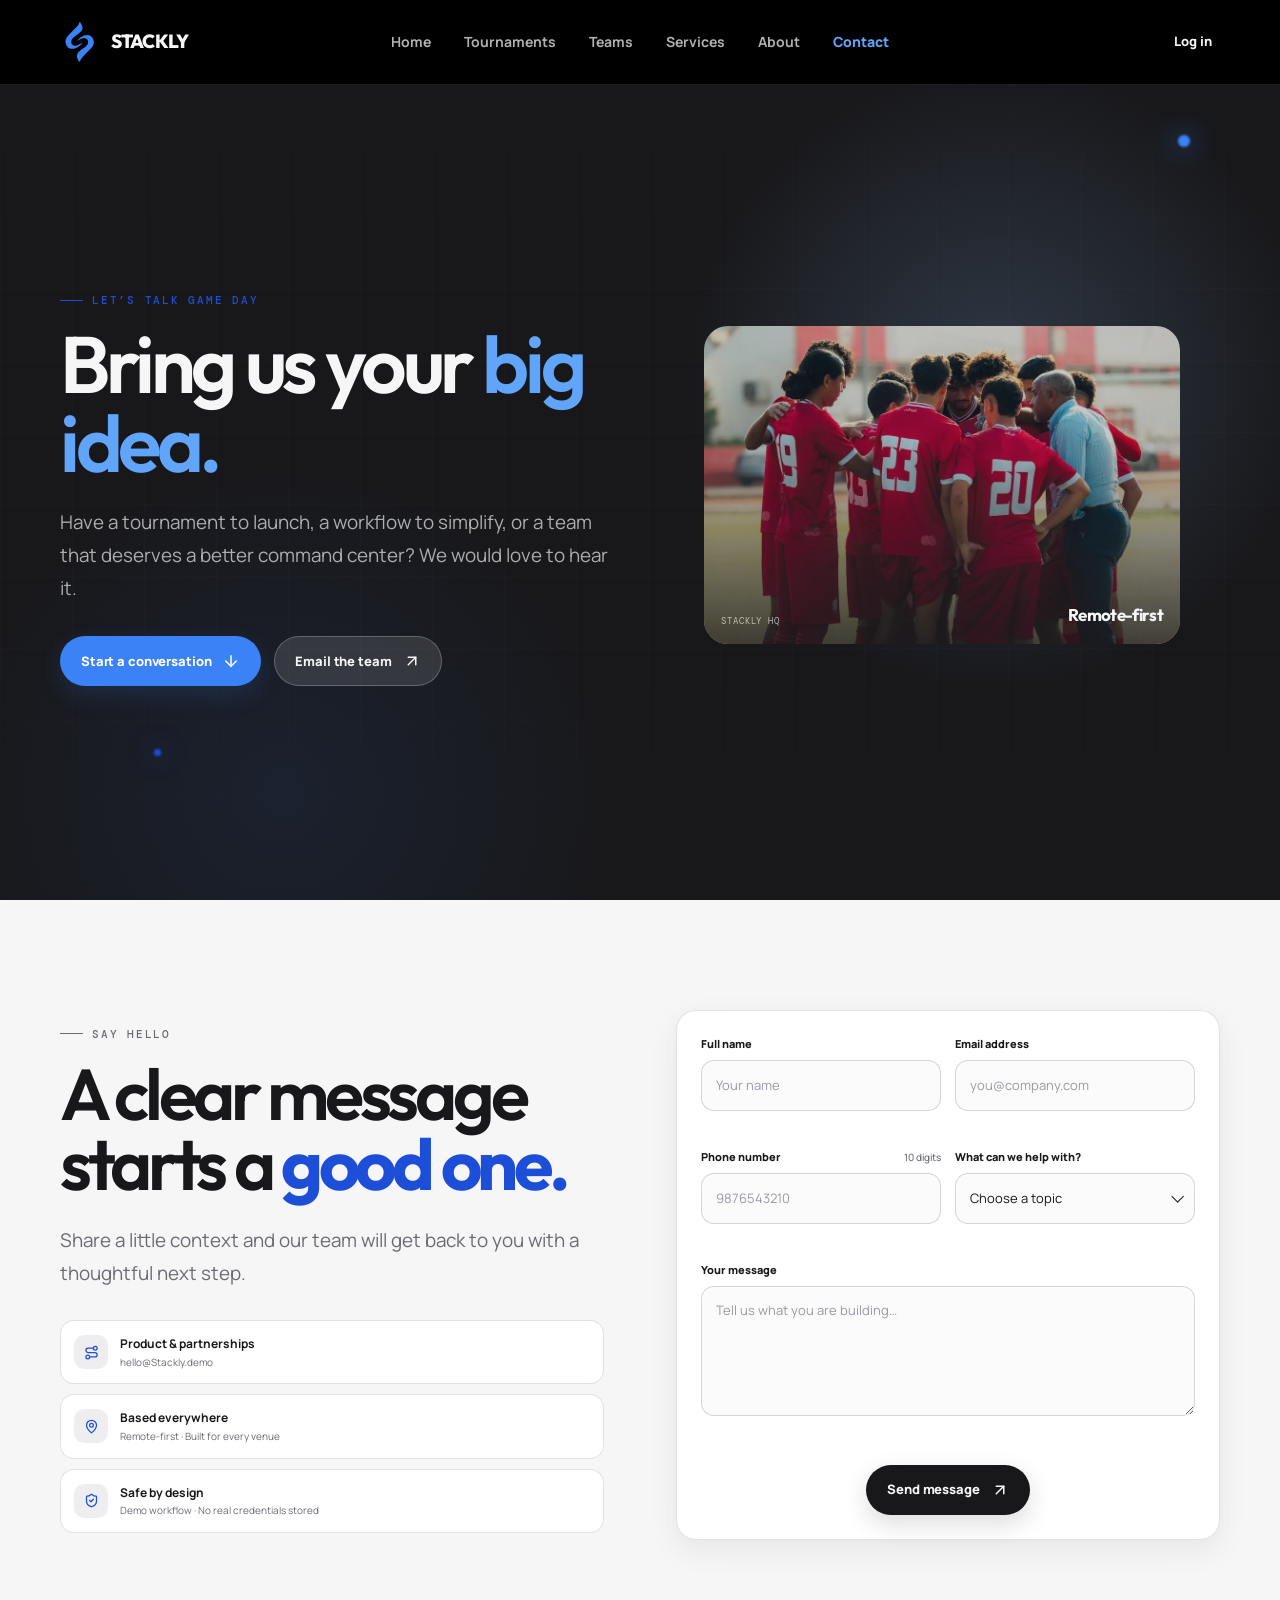
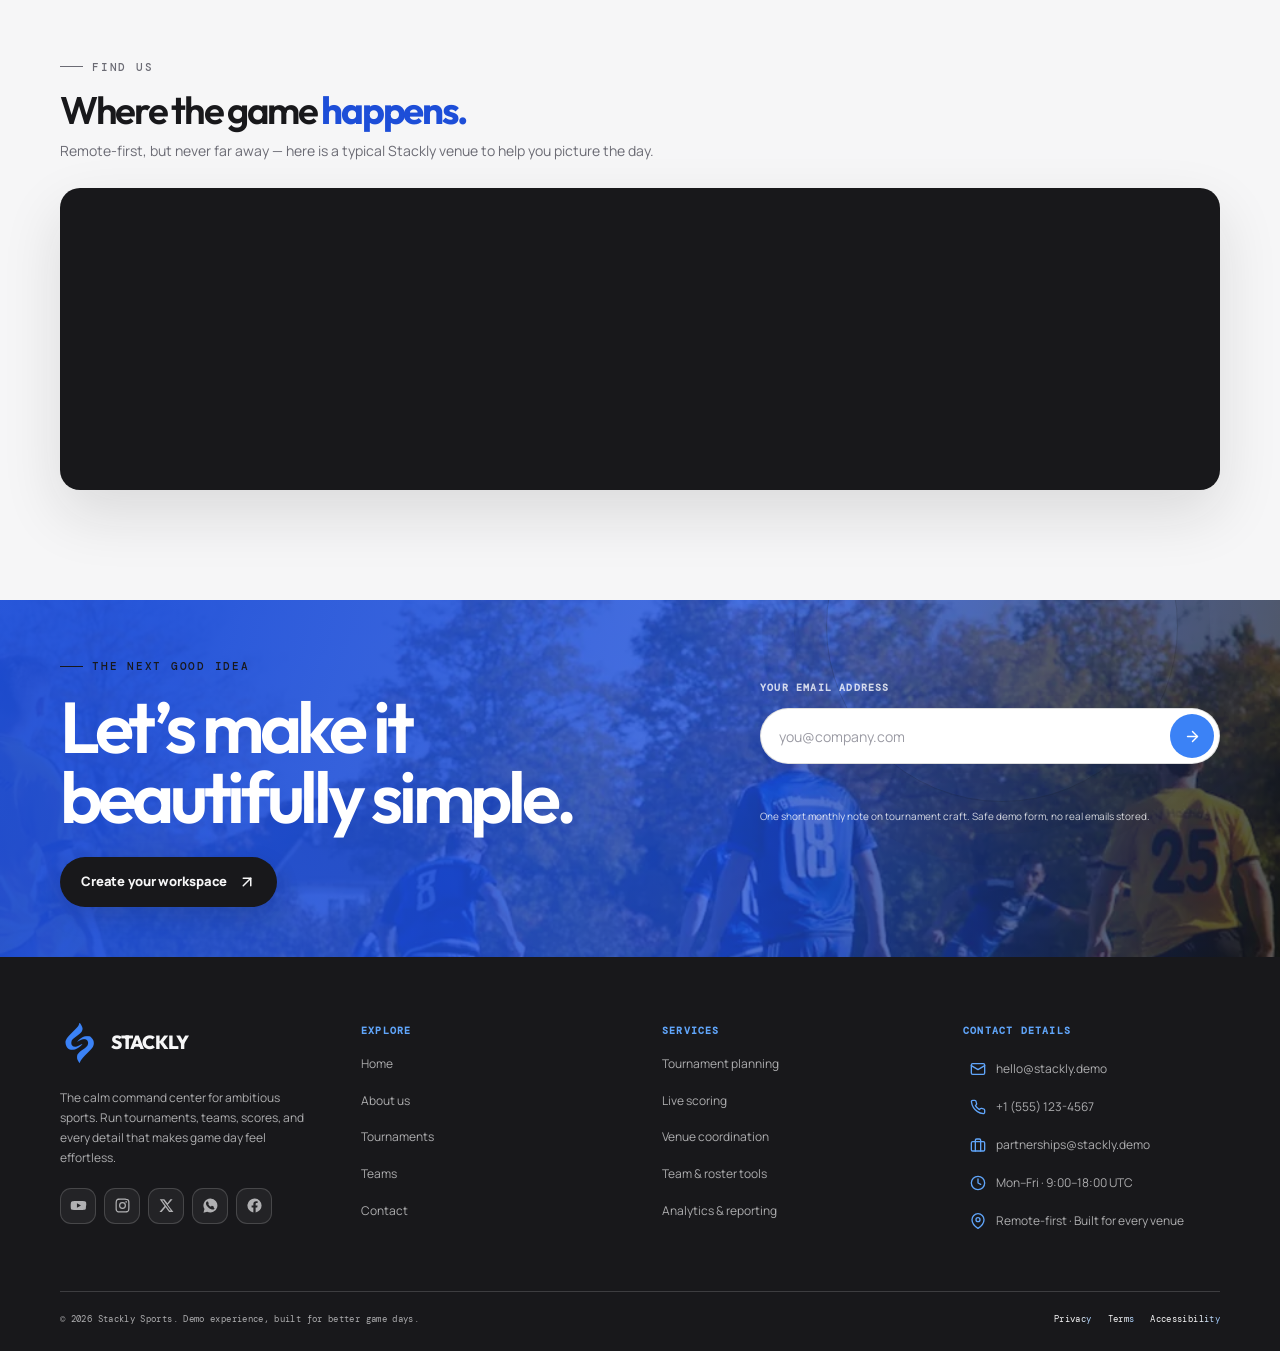
==== commit b596a446: "third commit" ====
--- a/contact.html
+++ b/contact.html
@@ -16,6 +16,7 @@
   <div data-site-header></div>
   <main id="main-content">
     <section class="hero hero--page" aria-labelledby="contact-title">
+      <div class="hero-bg" aria-hidden="true"><img src="stackly-sports/assets/img/contact-team.webp" alt="" width="1600" height="900" fetchpriority="high"><img src="stackly-sports/assets/img/community-crowd.webp" alt="" width="1600" height="900" loading="lazy"></div>
       <div class="orb orb--accent"></div><div class="orb orb--accent-strong"></div>
       <div class="container hero-inner">
         <div class="page-hero-copy reveal is-visible"><p class="eyebrow">Let’s talk game day</p><h1 class="h1" id="contact-title">Bring us your <em>big idea.</em></h1><p class="lead">Have a tournament to launch, a workflow to simplify, or a team that deserves a better command center? We would love to hear it.</p><div class="hero-actions"><a class="button button--accent" href="#contact-form-section">Start a conversation <span><svg viewBox="0 0 24 24" fill="none" stroke="currentColor" stroke-width="2" stroke-linecap="round" stroke-linejoin="round" width="1em" height="1em" aria-hidden="true" focusable="false"><path d="M12 5v14"/><path d="m19 12-7 7-7-7"/></svg></span></a><a class="button button--light" href="mailto:hello@stackly.demo">Email the team <span><svg viewBox="0 0 24 24" fill="none" stroke="currentColor" stroke-width="2" stroke-linecap="round" stroke-linejoin="round" width="1em" height="1em" aria-hidden="true" focusable="false"><path d="M7 7h10v10"/><path d="M7 17 17 7"/></svg></span></a></div></div>
--- a/stackly-sports/assets/css/site.css
+++ b/stackly-sports/assets/css/site.css
@@ -146,6 +146,8 @@
 .float-card--one { top: 18%; left: -22px; animation: float 5s ease-in-out infinite; }
 .float-card--two { right: -14px; bottom: 39%; background: rgba(24, 24, 27, .86); color: var(--surface); animation: float 6s 1.1s ease-in-out infinite; }
 .float-card--two i { background: var(--accent-strong); }
+.hero-bg { position: absolute; z-index: 0; inset: 0; display: none; overflow: hidden; pointer-events: none; }
+.hero-bg img { position: absolute; inset: 0; width: 100%; height: 100%; object-fit: cover; }
 .orb { position: absolute; z-index: 0; border-radius: 50%; filter: blur(1px); pointer-events: none; }
 .orb--accent { top: 15%; right: 7%; width: 12px; height: 12px; background: var(--accent); box-shadow: 0 0 28px var(--accent); animation: drift 8s ease-in-out infinite; }
 .orb--accent-strong { bottom: 16%; left: 12%; width: 7px; height: 7px; background: var(--accent-strong); box-shadow: 0 0 24px var(--accent-strong); animation: drift 6s 1s ease-in-out infinite reverse; }
@@ -719,6 +721,9 @@
 @keyframes float { 0%, 100% { transform: translateY(0) rotate(-1deg); } 50% { transform: translateY(-12px) rotate(1deg); } }
 @keyframes drift { 0%, 100% { transform: translate(0, 0); } 50% { transform: translate(11px, -16px); } }
 @keyframes pageIn { from { opacity: 0; } to { opacity: 1; } }
+@keyframes heroCrossfade { 0%, 40% { opacity: .48; } 50%, 90% { opacity: 0; } 100% { opacity: .48; } }
+@keyframes heroDrift { from { transform: scale(1.06) translate3d(0, 0, 0); } to { transform: scale(1.18) translate3d(-3%, -2%, 0); } }
+@keyframes heroGlow { from { opacity: .5; } to { opacity: 1; } }
 
 @media (min-width: 480px) {
   .container { width: min(calc(100% - 48px), var(--container)); }
@@ -878,6 +883,16 @@
   .hero-inner { height: 100svh; min-height: 0; grid-template-rows: 1fr; gap: 0; padding-top: calc(var(--header-height) + 34px); padding-bottom: 34px; }
   .hero-visual-wrap, .page-hero-aside { display: none; }
   .hero-copy, .page-hero-copy { align-self: center; }
+
+  /* cinematic photo backdrop: two frames crossfade with a slow Ken Burns
+     drift so the phone hero never reads as a flat dark rectangle */
+  .hero-bg { display: block; }
+  .hero-bg img { opacity: .48; filter: saturate(.85) contrast(1.06); transform: scale(1.06); animation: heroCrossfade 24s ease-in-out infinite, heroDrift 30s ease-in-out infinite alternate; }
+  .hero-bg img:nth-child(1) { animation-delay: 0s, 0s; }
+  .hero-bg img:nth-child(2) { animation-delay: -12s, -15s; }
+  .hero-bg::after { position: absolute; inset: 0; background: linear-gradient(180deg, rgba(7, 28, 34, .84) 0%, rgba(7, 28, 34, .52) 42%, rgba(7, 28, 34, .93) 100%); content: ''; }
+  .hero-bg::before { position: absolute; z-index: 2; inset: 0; background: radial-gradient(circle at 76% 24%, rgba(96, 165, 250, .28), transparent 42%), radial-gradient(circle at 14% 86%, rgba(37, 99, 235, .24), transparent 44%); content: ''; mix-blend-mode: screen; animation: heroGlow 9s ease-in-out infinite alternate; }
+
   .h1 { font-size: clamp(2.8rem, 13vw, 5.5rem); }
   .hero-copy .lead, .page-hero-copy .lead { margin-top: 18px; font-size: 14px; line-height: 1.55; }
   .hero-actions { margin-top: 22px; }
